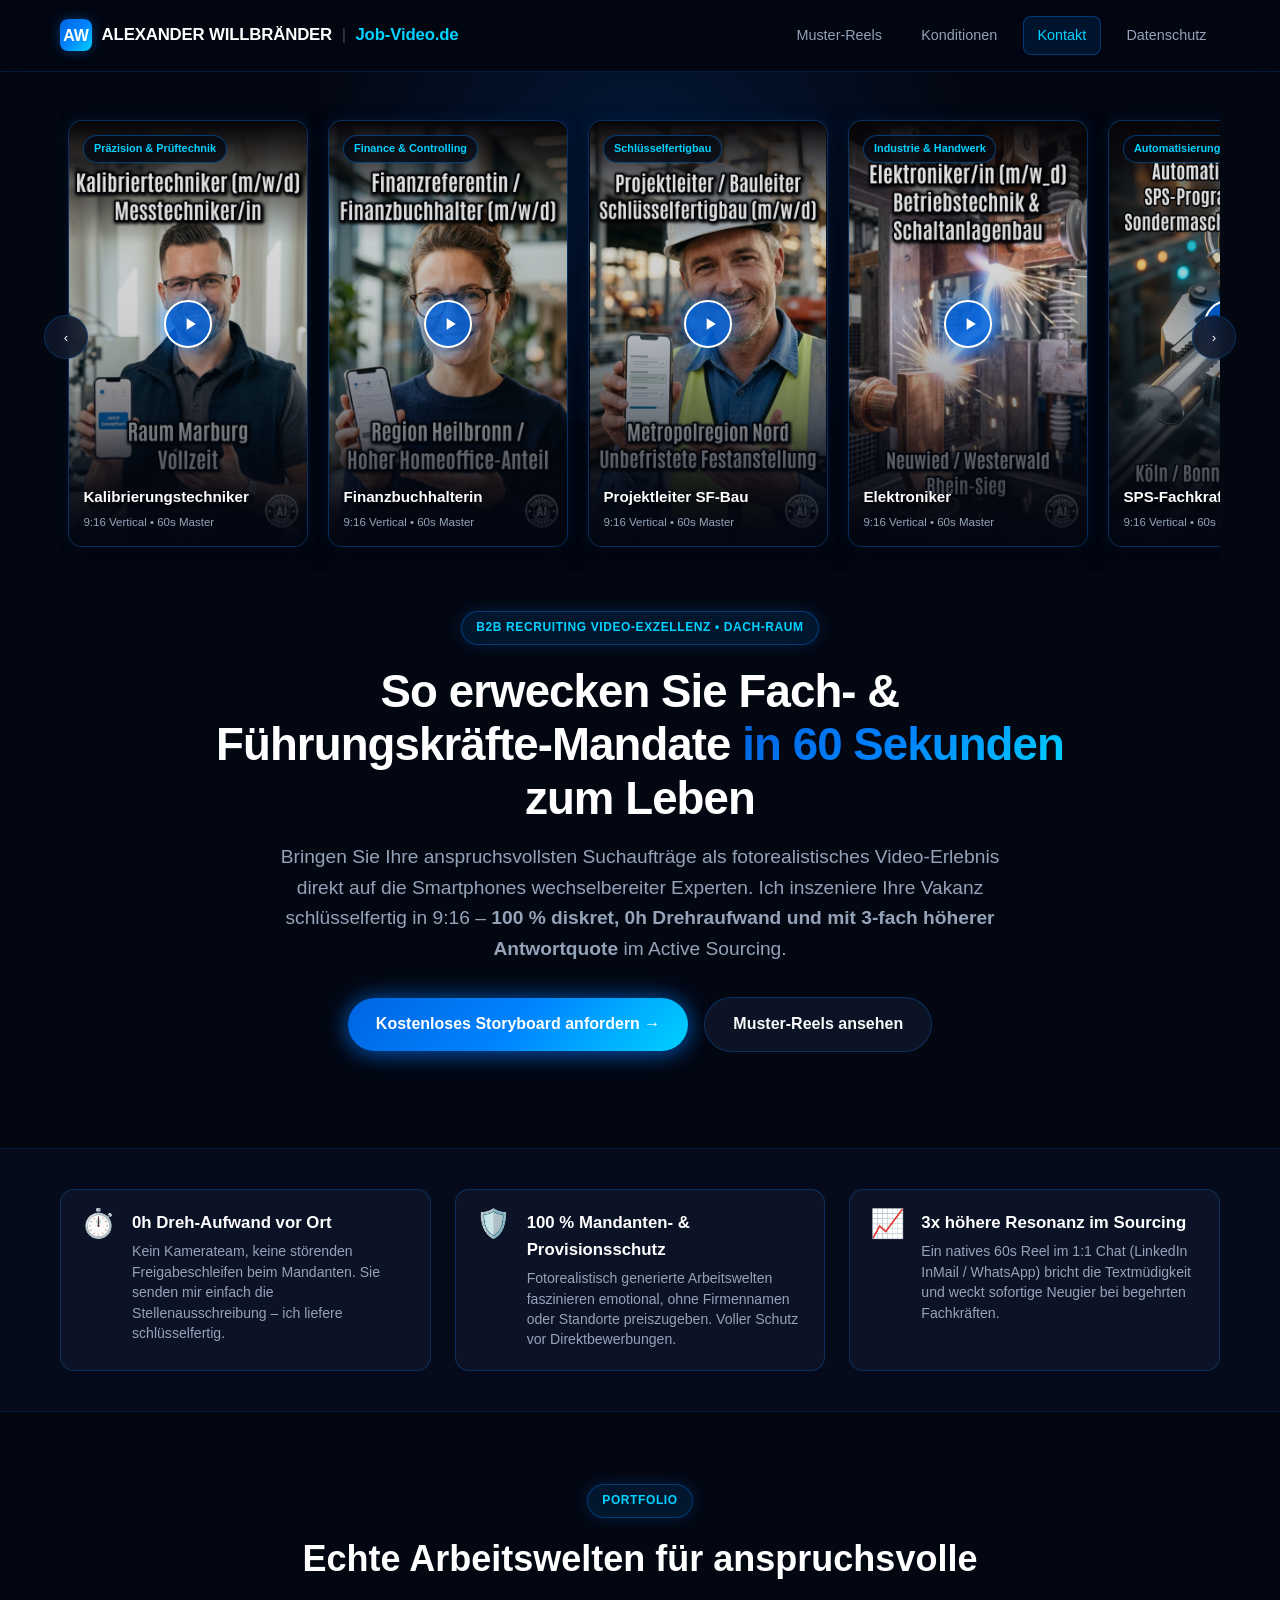
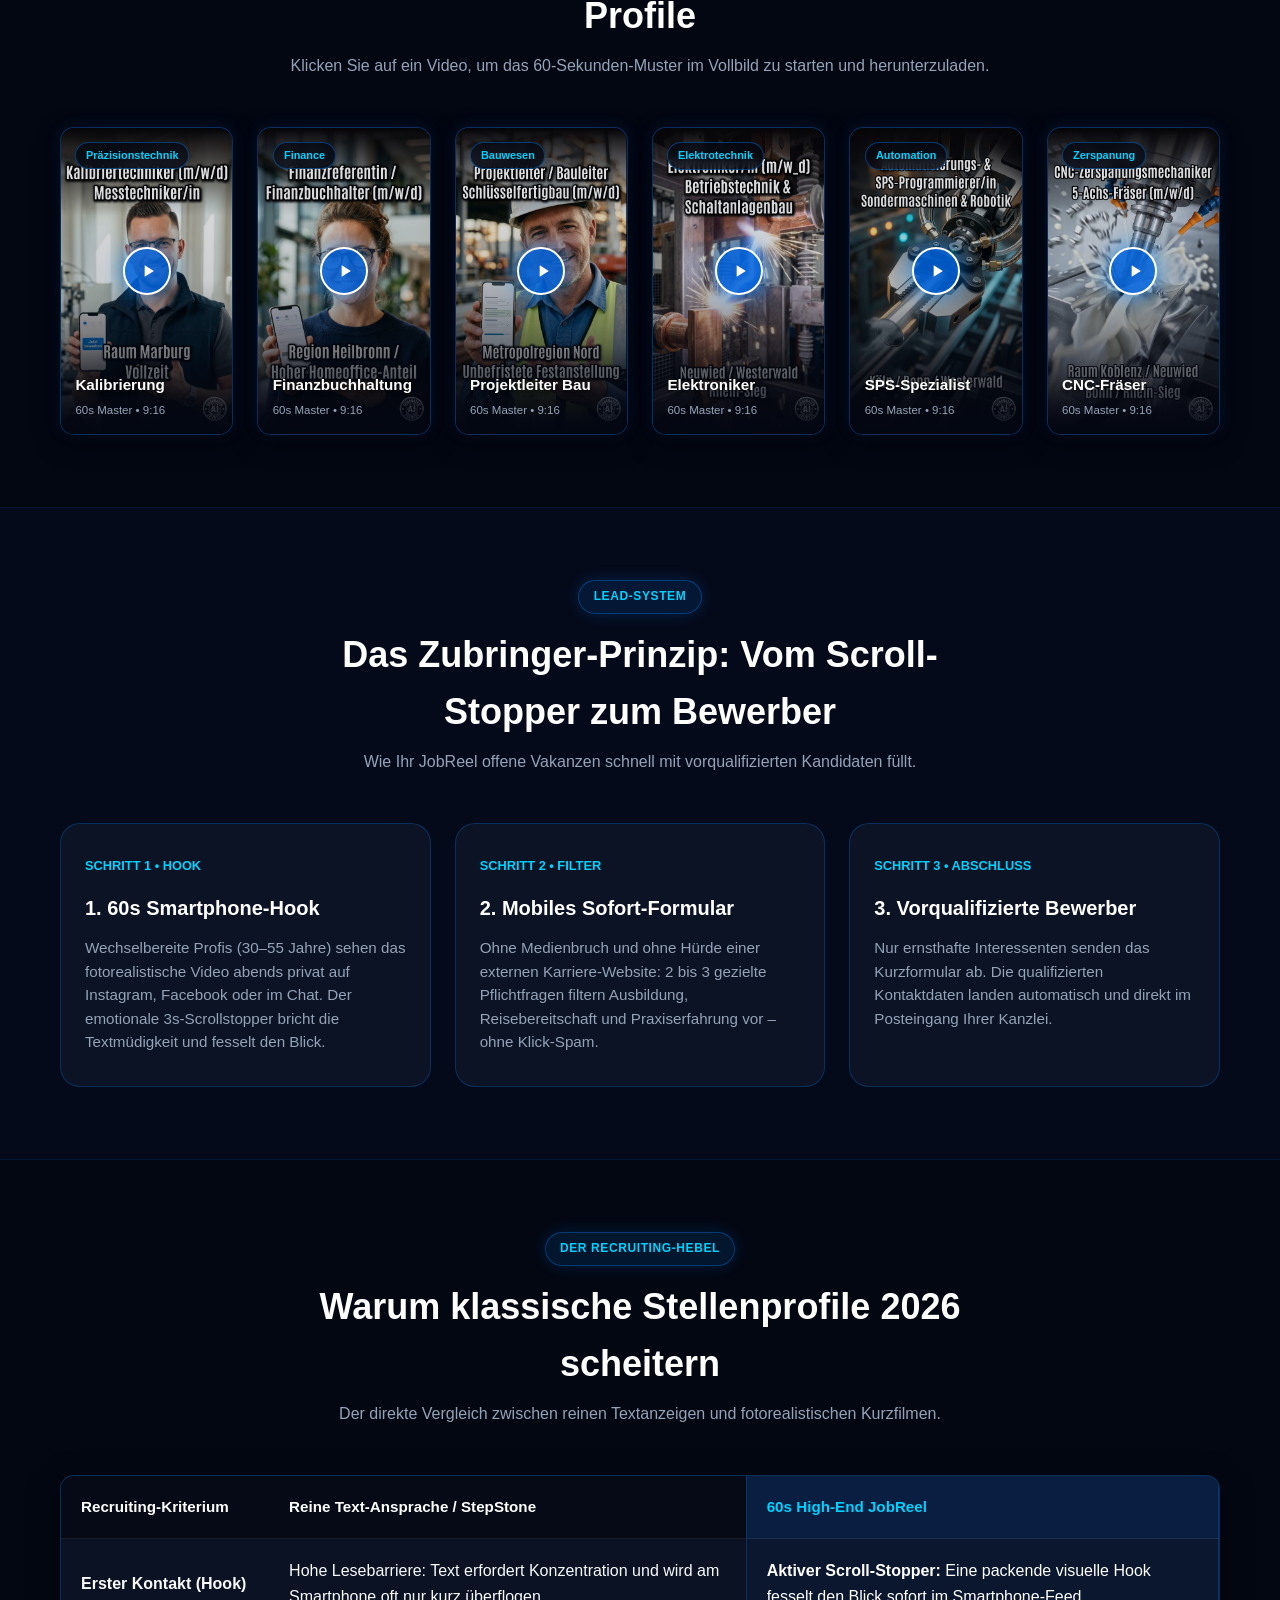
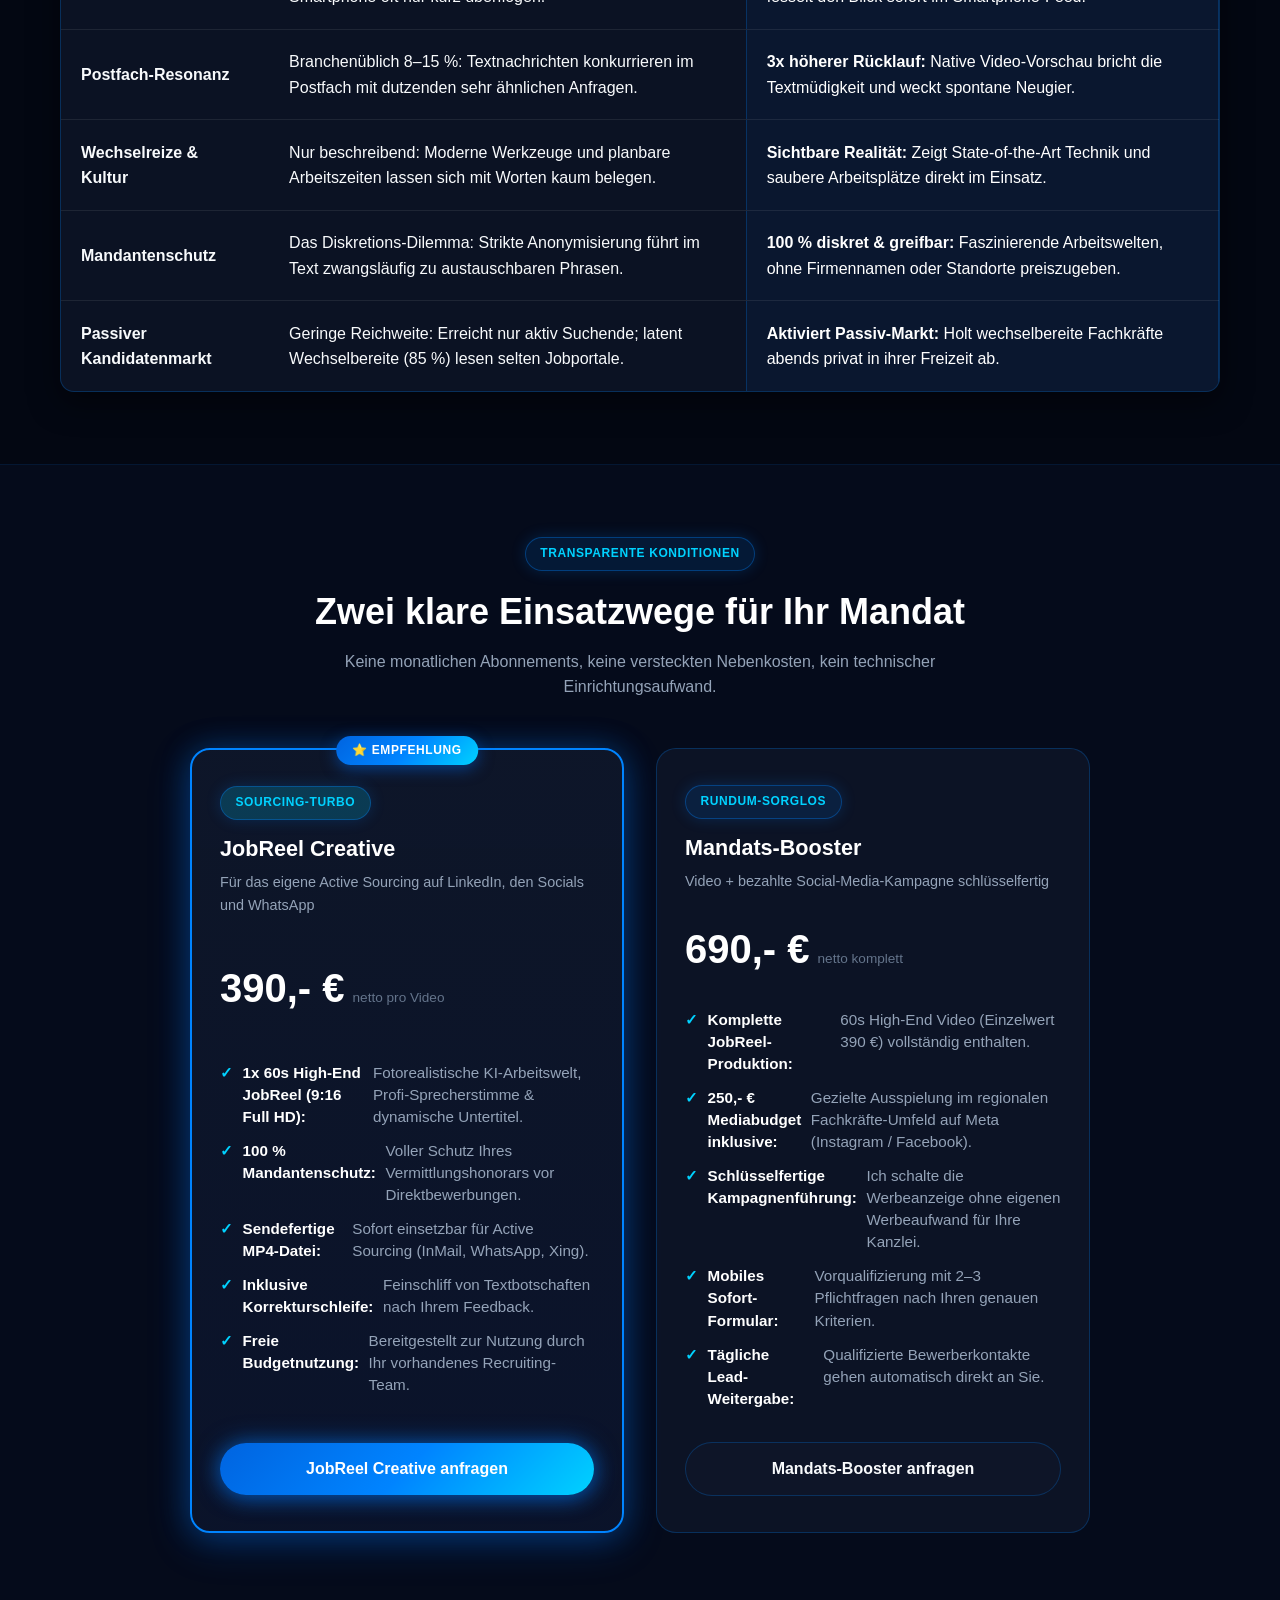
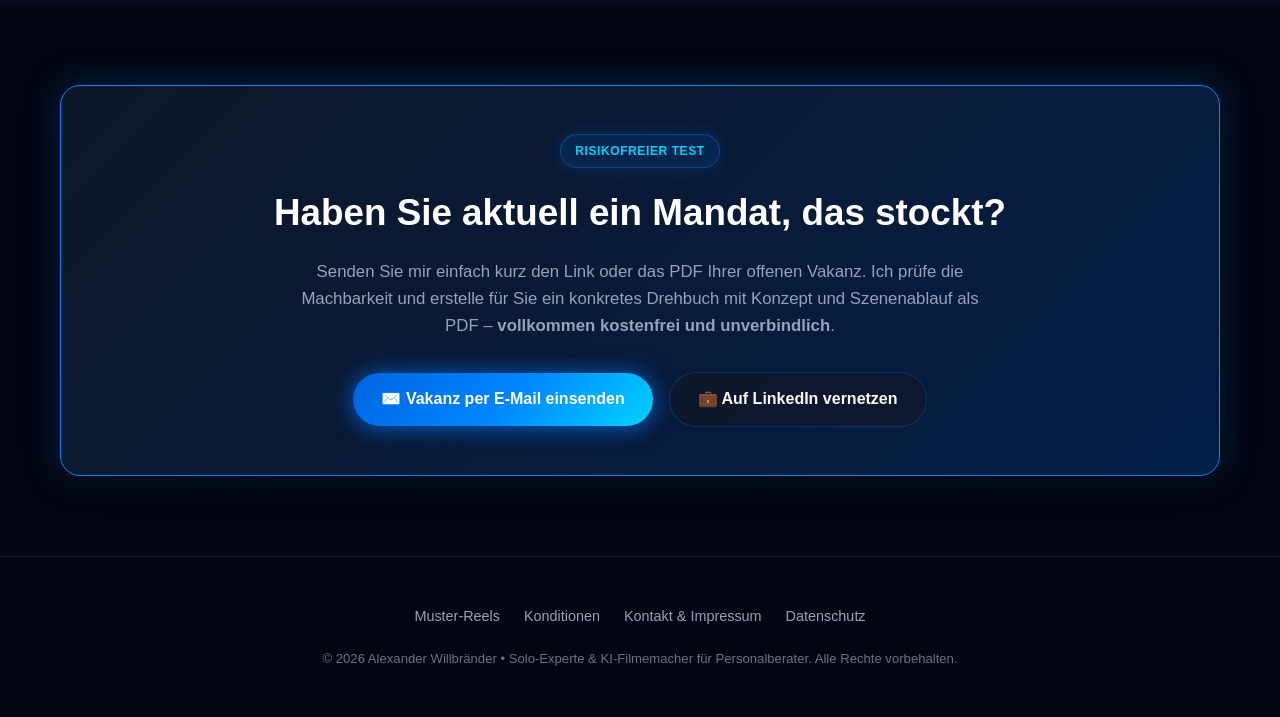
==== jobreels-1/index.html @ f63c9b43 "Initial website setup for job-video.de" ====
<!DOCTYPE html>
<html lang="de">
<head>
    <meta charset="UTF-8">
    <meta name="viewport" content="width=device-width, initial-scale=1.0">
    <title>Alexander Willbränder — Job-Video.de | Fotorealistische 60s JobReels für Personalberater</title>
    <meta name="description" content="Verwandeln Sie Fach- und Führungskräfte-Mandate in 60s High-End JobReels. 100 % Mandantenschutz, 0h Drehraufwand, 3x höhere Antwortquoten im Active Sourcing.">
    <!-- Ausgelagertes Vanilla CSS mit Cache-Busting -->
    <link rel="stylesheet" href="css/style.css?v=3">
</head>
<body>

    <!-- =======================================================================
         1. FIXIERTE KOPFZEILE (HEADER & NAVIGATION)
         Hier können Sie Logoschriftzug und Menülinks anpassen.
         ======================================================================= -->
    <header class="site-header">
        <div class="container header-container">
            <a href="index.html" class="brand-logo">
                <span class="logo-icon">AW</span>
                <span>ALEXANDER WILLBRÄNDER</span>
                <span class="brand-divider">|</span>
                <span style="color: var(--brand-cyan);">Job-Video.de</span>
            </a>
            
            <nav class="nav-links">
                <a href="#showroom" class="nav-link">Muster-Reels</a>
                <a href="#preise" class="nav-link">Konditionen</a>
                <!-- Verlinkung auf die übergeordneten Shared-Legal-Seiten im Ordner 'web' -->
                <a href="../impressum.html" class="nav-link nav-link-btn">Kontakt</a>
                <a href="../datenschutz.html" class="nav-link">Datenschutz</a>
            </nav>
        </div>
    </header>


    <!-- =======================================================================
         2. HERO SEKTION (OPTION 1: HORIZONTALER REEL-SLIDER OBEN)
         Präsentiert zuerst die 9:16 Video-Muster und darunter das Leistungsversprechen.
         ======================================================================= -->
    <section class="hero-section">
        <div class="hero-ambient-glow"></div>
        <div class="container hero-content-wrapper">
            
            <!-- HORIZONTALER 9:16 VIDEO CAROUSEL -->
            <div class="carousel-wrapper">
                <button class="carousel-nav-btn prev" id="carouselPrev" aria-label="Zurück">‹</button>
                <button class="carousel-nav-btn next" id="carouselNext" aria-label="Weiter">›</button>

                <div class="reel-carousel" id="reelCarousel">
                    
                    <!-- REEL 1: KALIBRIERUNGSTECHNIKER -->
                    <div class="reel-card js-open-reel" 
                         data-video="media/261009-04 Kalibrierungstechniker.mp4" 
                         data-title="Kalibrierungstechniker">
                        <img src="media/261009-04 Kalibrierungstechniker.jpg" alt="JobReel Kalibrierungstechniker" loading="lazy">
                        <div class="reel-card-overlay">
                            <span class="reel-badge-top">Präzision & Prüftechnik</span>
                            <div class="reel-play-btn">
                                <svg viewBox="0 0 24 24" fill="currentColor"><path d="M8 5v14l11-7z"/></svg>
                            </div>
                            <div class="reel-info-bottom">
                                <span class="reel-title">Kalibrierungstechniker</span>
                                <span class="reel-specs">9:16 Vertical • 60s Master</span>
                            </div>
                        </div>
                    </div>

                    <!-- REEL 2: FINANZBUCHHALTERIN -->
                    <div class="reel-card js-open-reel" 
                         data-video="media/261009-02 Finanzbuchhalterin.mp4" 
                         data-title="Finanzbuchhalterin">
                        <img src="media/261009-02 Finanzbuchhalterin.jpg" alt="JobReel Finanzbuchhalterin" loading="lazy">
                        <div class="reel-card-overlay">
                            <span class="reel-badge-top">Finance & Controlling</span>
                            <div class="reel-play-btn">
                                <svg viewBox="0 0 24 24" fill="currentColor"><path d="M8 5v14l11-7z"/></svg>
                            </div>
                            <div class="reel-info-bottom">
                                <span class="reel-title">Finanzbuchhalterin</span>
                                <span class="reel-specs">9:16 Vertical • 60s Master</span>
                            </div>
                        </div>
                    </div>

                    <!-- REEL 3: PROJEKTLEITER SF-BAU -->
                    <div class="reel-card js-open-reel" 
                         data-video="media/261009-01 Projektleiter SF-Bau.mp4" 
                         data-title="Projektleiter SF-Bau">
                        <img src="media/261009-01 Projektleiter SF-Bau.jpg" alt="JobReel Projektleiter SF-Bau" loading="lazy">
                        <div class="reel-card-overlay">
                            <span class="reel-badge-top">Schlüsselfertigbau</span>
                            <div class="reel-play-btn">
                                <svg viewBox="0 0 24 24" fill="currentColor"><path d="M8 5v14l11-7z"/></svg>
                            </div>
                            <div class="reel-info-bottom">
                                <span class="reel-title">Projektleiter SF-Bau</span>
                                <span class="reel-specs">9:16 Vertical • 60s Master</span>
                            </div>
                        </div>
                    </div>

                    <!-- REEL 4: ELEKTRONIKER -->
                    <div class="reel-card js-open-reel" 
                         data-video="media/260821-03 JobReel Elektroniker.mp4" 
                         data-title="Elektroniker für Betriebstechnik">
                        <img src="media/260821-03 JobReel Elektroniker.jpg" alt="JobReel Elektroniker" loading="lazy">
                        <div class="reel-card-overlay">
                            <span class="reel-badge-top">Industrie & Handwerk</span>
                            <div class="reel-play-btn">
                                <svg viewBox="0 0 24 24" fill="currentColor"><path d="M8 5v14l11-7z"/></svg>
                            </div>
                            <div class="reel-info-bottom">
                                <span class="reel-title">Elektroniker</span>
                                <span class="reel-specs">9:16 Vertical • 60s Master</span>
                            </div>
                        </div>
                    </div>

                    <!-- REEL 5: SPS-FACHKRAFT -->
                    <div class="reel-card js-open-reel" 
                         data-video="media/260821-02 JobReel SPS.mp4" 
                         data-title="SPS-Programmierer / Automation">
                        <img src="media/260821-02 JobReel SPS.jpg" alt="JobReel SPS" loading="lazy">
                        <div class="reel-card-overlay">
                            <span class="reel-badge-top">Automatisierungstechnik</span>
                            <div class="reel-play-btn">
                                <svg viewBox="0 0 24 24" fill="currentColor"><path d="M8 5v14l11-7z"/></svg>
                            </div>
                            <div class="reel-info-bottom">
                                <span class="reel-title">SPS-Fachkraft</span>
                                <span class="reel-specs">9:16 Vertical • 60s Master</span>
                            </div>
                        </div>
                    </div>

                    <!-- REEL 6: CNC-FRÄSER -->
                    <div class="reel-card js-open-reel" 
                         data-video="media/260821-01 JobReel CNC-Fräser.mp4" 
                         data-title="CNC-Fräser / 5-Achs Zerspanung">
                        <img src="media/260821-01 JobReel CNC-Fräser.jpg" alt="JobReel CNC-Fräser" loading="lazy">
                        <div class="reel-card-overlay">
                            <span class="reel-badge-top">Zerspanungstechnik</span>
                            <div class="reel-play-btn">
                                <svg viewBox="0 0 24 24" fill="currentColor"><path d="M8 5v14l11-7z"/></svg>
                            </div>
                            <div class="reel-info-bottom">
                                <span class="reel-title">CNC-Fräser</span>
                                <span class="reel-specs">9:16 Vertical • 60s Master</span>
                            </div>
                        </div>
                    </div>

                </div>
            </div>

            <!-- HERO TEXT & CALL TO ACTION -->
            <div class="hero-text-block">
                <div class="badge">B2B RECRUITING VIDEO-EXZELLENZ • DACH-RAUM</div>
                <h1 class="hero-headline">
                    So erwecken Sie Fach- & Führungskräfte-Mandate <span class="text-gradient">in 60 Sekunden</span> zum Leben
                </h1>
                <p class="hero-subline">
                    Bringen Sie Ihre anspruchsvollsten Suchaufträge als fotorealistisches Video-Erlebnis direkt auf die Smartphones wechselbereiter Experten. Ich inszeniere Ihre Vakanz schlüsselfertig in 9:16 – <strong>100 % diskret, 0h Drehraufwand und mit 3-fach höherer Antwortquote</strong> im Active Sourcing.
                </p>
                
                <div class="hero-cta-group">
                    <a href="#anfrage" class="btn btn-primary">
                        Kostenloses Storyboard anfordern →
                    </a>
                    <a href="#showroom" class="btn btn-secondary">
                        Muster-Reels ansehen
                    </a>
                </div>
            </div>

        </div>
    </section>


    <!-- =======================================================================
         3. TRUST- & HEBEL-LEISTE (DIE 3 K.O.-ARGUMENTE AUS DEM FLYER)
         ======================================================================= -->
    <section class="trust-bar">
        <div class="container">
            <div class="trust-grid">
                
                <div class="trust-item">
                    <span class="trust-icon">⏱️</span>
                    <div class="trust-text">
                        <h3>0h Dreh-Aufwand vor Ort</h3>
                        <p>Kein Kamerateam, keine störenden Freigabeschleifen beim Mandanten. Sie senden mir einfach die Stellenausschreibung – ich liefere schlüsselfertig.</p>
                    </div>
                </div>

                <div class="trust-item">
                    <span class="trust-icon">🛡️</span>
                    <div class="trust-text">
                        <h3>100 % Mandanten- & Provisionsschutz</h3>
                        <p>Fotorealistisch generierte Arbeitswelten faszinieren emotional, ohne Firmennamen oder Standorte preiszugeben. Voller Schutz vor Direktbewerbungen.</p>
                    </div>
                </div>

                <div class="trust-item">
                    <span class="trust-icon">📈</span>
                    <div class="trust-text">
                        <h3>3x höhere Resonanz im Sourcing</h3>
                        <p>Ein natives 60s Reel im 1:1 Chat (LinkedIn InMail / WhatsApp) bricht die Textmüdigkeit und weckt sofortige Neugier bei begehrten Fachkräften.</p>
                    </div>
                </div>

            </div>
        </div>
    </section>


    <!-- =======================================================================
         4. DER MUSTER-SHOWROOM (ALLE 6 REELS IM ÜBERBLICK)
         ======================================================================= -->
    <section class="showroom-section" id="showroom">
        <div class="container">
            <div class="section-header">
                <div class="badge">Portfolio</div>
                <h2 class="section-title">Echte Arbeitswelten für anspruchsvolle Profile</h2>
                <p class="section-desc">Klicken Sie auf ein Video, um das 60-Sekunden-Muster im Vollbild zu starten und herunterzuladen.</p>
            </div>

            <div class="showroom-grid">
                
                <!-- 1. Kalibrierungstechniker -->
                <div class="reel-card js-open-reel" data-video="media/261009-04 Kalibrierungstechniker.mp4" data-title="Kalibrierungstechniker">
                    <img src="media/261009-04 Kalibrierungstechniker.jpg" alt="Kalibrierungstechniker" loading="lazy">
                    <div class="reel-card-overlay">
                        <span class="reel-badge-top">Präzisionstechnik</span>
                        <div class="reel-play-btn"><svg viewBox="0 0 24 24" fill="currentColor"><path d="M8 5v14l11-7z"/></svg></div>
                        <div class="reel-info-bottom">
                            <span class="reel-title">Kalibrierung</span>
                            <span class="reel-specs">60s Master • 9:16</span>
                        </div>
                    </div>
                </div>

                <!-- 2. Finanzbuchhalterin -->
                <div class="reel-card js-open-reel" data-video="media/261009-02 Finanzbuchhalterin.mp4" data-title="Finanzbuchhalterin">
                    <img src="media/261009-02 Finanzbuchhalterin.jpg" alt="Finanzbuchhalterin" loading="lazy">
                    <div class="reel-card-overlay">
                        <span class="reel-badge-top">Finance</span>
                        <div class="reel-play-btn"><svg viewBox="0 0 24 24" fill="currentColor"><path d="M8 5v14l11-7z"/></svg></div>
                        <div class="reel-info-bottom">
                            <span class="reel-title">Finanzbuchhaltung</span>
                            <span class="reel-specs">60s Master • 9:16</span>
                        </div>
                    </div>
                </div>

                <!-- 3. Projektleiter SF-Bau -->
                <div class="reel-card js-open-reel" data-video="media/261009-01 Projektleiter SF-Bau.mp4" data-title="Projektleiter SF-Bau">
                    <img src="media/261009-01 Projektleiter SF-Bau.jpg" alt="Projektleiter SF-Bau" loading="lazy">
                    <div class="reel-card-overlay">
                        <span class="reel-badge-top">Bauwesen</span>
                        <div class="reel-play-btn"><svg viewBox="0 0 24 24" fill="currentColor"><path d="M8 5v14l11-7z"/></svg></div>
                        <div class="reel-info-bottom">
                            <span class="reel-title">Projektleiter Bau</span>
                            <span class="reel-specs">60s Master • 9:16</span>
                        </div>
                    </div>
                </div>

                <!-- 4. Elektroniker -->
                <div class="reel-card js-open-reel" data-video="media/260821-03 JobReel Elektroniker.mp4" data-title="Elektroniker für Betriebstechnik">
                    <img src="media/260821-03 JobReel Elektroniker.jpg" alt="Elektroniker" loading="lazy">
                    <div class="reel-card-overlay">
                        <span class="reel-badge-top">Elektrotechnik</span>
                        <div class="reel-play-btn"><svg viewBox="0 0 24 24" fill="currentColor"><path d="M8 5v14l11-7z"/></svg></div>
                        <div class="reel-info-bottom">
                            <span class="reel-title">Elektroniker</span>
                            <span class="reel-specs">60s Master • 9:16</span>
                        </div>
                    </div>
                </div>

                <!-- 5. SPS-Fachkraft -->
                <div class="reel-card js-open-reel" data-video="media/260821-02 JobReel SPS.mp4" data-title="SPS-Fachkraft">
                    <img src="media/260821-02 JobReel SPS.jpg" alt="SPS-Fachkraft" loading="lazy">
                    <div class="reel-card-overlay">
                        <span class="reel-badge-top">Automation</span>
                        <div class="reel-play-btn"><svg viewBox="0 0 24 24" fill="currentColor"><path d="M8 5v14l11-7z"/></svg></div>
                        <div class="reel-info-bottom">
                            <span class="reel-title">SPS-Spezialist</span>
                            <span class="reel-specs">60s Master • 9:16</span>
                        </div>
                    </div>
                </div>

                <!-- 6. CNC-Fräser -->
                <div class="reel-card js-open-reel" data-video="media/260821-01 JobReel CNC-Fräser.mp4" data-title="CNC-Fräser">
                    <img src="media/260821-01 JobReel CNC-Fräser.jpg" alt="CNC-Fräser" loading="lazy">
                    <div class="reel-card-overlay">
                        <span class="reel-badge-top">Zerspanung</span>
                        <div class="reel-play-btn"><svg viewBox="0 0 24 24" fill="currentColor"><path d="M8 5v14l11-7z"/></svg></div>
                        <div class="reel-info-bottom">
                            <span class="reel-title">CNC-Fräser</span>
                            <span class="reel-specs">60s Master • 9:16</span>
                        </div>
                    </div>
                </div>

            </div>
        </div>
    </section>


    <!-- =======================================================================
         5. DAS ZUBRINGER-PRINZIP (WIE DAS JOBREEL BEWERBER GENERIERT)
         ======================================================================= -->
    <section class="funnel-section">
        <div class="container">
            <div class="section-header">
                <div class="badge">Lead-System</div>
                <h2 class="section-title">Das Zubringer-Prinzip: Vom Scroll-Stopper zum Bewerber</h2>
                <p class="section-desc">Wie Ihr JobReel offene Vakanzen schnell mit vorqualifizierten Kandidaten füllt.</p>
            </div>

            <div class="funnel-grid">
                
                <div class="funnel-card">
                    <span class="funnel-step-badge">Schritt 1 • Hook</span>
                    <h3>1. 60s Smartphone-Hook</h3>
                    <p>Wechselbereite Profis (30–55 Jahre) sehen das fotorealistische Video abends privat auf Instagram, Facebook oder im Chat. Der emotionale 3s-Scrollstopper bricht die Textmüdigkeit und fesselt den Blick.</p>
                </div>

                <div class="funnel-card">
                    <span class="funnel-step-badge">Schritt 2 • Filter</span>
                    <h3>2. Mobiles Sofort-Formular</h3>
                    <p>Ohne Medienbruch und ohne Hürde einer externen Karriere-Website: 2 bis 3 gezielte Pflichtfragen filtern Ausbildung, Reisebereitschaft und Praxiserfahrung vor – ohne Klick-Spam.</p>
                </div>

                <div class="funnel-card">
                    <span class="funnel-step-badge">Schritt 3 • Abschluss</span>
                    <h3>3. Vorqualifizierte Bewerber</h3>
                    <p>Nur ernsthafte Interessenten senden das Kurzformular ab. Die qualifizierten Kontaktdaten landen automatisch und direkt im Posteingang Ihrer Kanzlei.</p>
                </div>

            </div>
        </div>
    </section>


    <!-- =======================================================================
         6. VERGLEICHSTABELLE: TEXT-ANSPRACHE VS. 60S HIGH-END JOBREEL
         ======================================================================= -->
    <section class="comparison-section">
        <div class="container">
            <div class="section-header">
                <div class="badge">Der Recruiting-Hebel</div>
                <h2 class="section-title">Warum klassische Stellenprofile 2026 scheitern</h2>
                <p class="section-desc">Der direkte Vergleich zwischen reinen Textanzeigen und fotorealistischen Kurzfilmen.</p>
            </div>

            <div class="table-wrapper">
                <table class="comparison-table">
                    <thead>
                        <tr>
                            <th>Recruiting-Kriterium</th>
                            <th>Reine Text-Ansprache / StepStone</th>
                            <th class="col-reel">60s High-End JobReel</th>
                        </tr>
                    </thead>
                    <tbody>
                        <tr>
                            <td><strong>Erster Kontakt (Hook)</strong></td>
                            <td>Hohe Lesebarriere: Text erfordert Konzentration und wird am Smartphone oft nur kurz überflogen.</td>
                            <td class="col-reel"><strong>Aktiver Scroll-Stopper:</strong> Eine packende visuelle Hook fesselt den Blick sofort im Smartphone-Feed.</td>
                        </tr>
                        <tr>
                            <td><strong>Postfach-Resonanz</strong></td>
                            <td>Branchenüblich 8–15 %: Textnachrichten konkurrieren im Postfach mit dutzenden sehr ähnlichen Anfragen.</td>
                            <td class="col-reel"><strong>3x höherer Rücklauf:</strong> Native Video-Vorschau bricht die Textmüdigkeit und weckt spontane Neugier.</td>
                        </tr>
                        <tr>
                            <td><strong>Wechselreize & Kultur</strong></td>
                            <td>Nur beschreibend: Moderne Werkzeuge und planbare Arbeitszeiten lassen sich mit Worten kaum belegen.</td>
                            <td class="col-reel"><strong>Sichtbare Realität:</strong> Zeigt State-of-the-Art Technik und saubere Arbeitsplätze direkt im Einsatz.</td>
                        </tr>
                        <tr>
                            <td><strong>Mandantenschutz</strong></td>
                            <td>Das Diskretions-Dilemma: Strikte Anonymisierung führt im Text zwangsläufig zu austauschbaren Phrasen.</td>
                            <td class="col-reel"><strong>100 % diskret & greifbar:</strong> Faszinierende Arbeitswelten, ohne Firmennamen oder Standorte preiszugeben.</td>
                        </tr>
                        <tr>
                            <td><strong>Passiver Kandidatenmarkt</strong></td>
                            <td>Geringe Reichweite: Erreicht nur aktiv Suchende; latent Wechselbereite (85 %) lesen selten Jobportale.</td>
                            <td class="col-reel"><strong>Aktiviert Passiv-Markt:</strong> Holt wechselbereite Fachkräfte abends privat in ihrer Freizeit ab.</td>
                        </tr>
                    </tbody>
                </table>
            </div>
        </div>
    </section>


    <!-- =======================================================================
         7. TRANSPARENTE KONDITIONEN & PREISE (FESTPREISE OHNE ABO)
         ======================================================================= -->
    <section class="pricing-section" id="preise">
        <div class="container">
            <div class="section-header">
                <div class="badge">Transparente Konditionen</div>
                <h2 class="section-title">Zwei klare Einsatzwege für Ihr Mandat</h2>
                <p class="section-desc">Keine monatlichen Abonnements, keine versteckten Nebenkosten, kein technischer Einrichtungsaufwand.</p>
            </div>

            <div class="pricing-grid">
                
                <!-- MODELL 1: JOBREEL CREATIVE (FEATURED / EMPFEHLUNG) -->
                <div class="pricing-card featured">
                    <span class="pricing-tag">⭐ Empfehlung</span>

                    <div class="pricing-header">
                        <span class="badge" style="margin-bottom: 0.75rem; background: rgba(0, 210, 255, 0.2);">Sourcing-Turbo</span>
                        <h3>JobReel Creative</h3>
                        <p class="pricing-sub">Für das eigene Active Sourcing auf LinkedIn, den Socials und WhatsApp</p>
                    </div>

                    <div class="price-box">
                        <span class="price-amount">390,- €</span>
                        <span class="price-netto">netto pro Video</span>
                    </div>

                    <ul class="pricing-features">
                        <li><span class="check-icon">✓</span> <strong>1x 60s High-End JobReel (9:16 Full HD):</strong> Fotorealistische KI-Arbeitswelt, Profi-Sprecherstimme & dynamische Untertitel.</li>
                        <li><span class="check-icon">✓</span> <strong>100 % Mandantenschutz:</strong> Voller Schutz Ihres Vermittlungshonorars vor Direktbewerbungen.</li>
                        <li><span class="check-icon">✓</span> <strong>Sendefertige MP4-Datei:</strong> Sofort einsetzbar für Active Sourcing (InMail, WhatsApp, Xing).</li>
                        <li><span class="check-icon">✓</span> <strong>Inklusive Korrekturschleife:</strong> Feinschliff von Textbotschaften nach Ihrem Feedback.</li>
                        <li><span class="check-icon">✓</span> <strong>Freie Budgetnutzung:</strong> Bereitgestellt zur Nutzung durch Ihr vorhandenes Recruiting-Team.</li>
                    </ul>

                    <a href="#anfrage" class="btn btn-primary">JobReel Creative anfragen</a>
                </div>

                <!-- MODELL 2: MANDATS-BOOSTER -->
                <div class="pricing-card">
                    <div class="pricing-header">
                        <span class="badge" style="margin-bottom: 0.75rem;">Rundum-Sorglos</span>
                        <h3>Mandats-Booster</h3>
                        <p class="pricing-sub">Video + bezahlte Social-Media-Kampagne schlüsselfertig</p>
                    </div>

                    <div class="price-box">
                        <span class="price-amount">690,- €</span>
                        <span class="price-netto">netto komplett</span>
                    </div>

                    <ul class="pricing-features">
                        <li><span class="check-icon">✓</span> <strong>Komplette JobReel-Produktion:</strong> 60s High-End Video (Einzelwert 390 €) vollständig enthalten.</li>
                        <li><span class="check-icon">✓</span> <strong>250,- € Mediabudget inklusive:</strong> Gezielte Ausspielung im regionalen Fachkräfte-Umfeld auf Meta (Instagram / Facebook).</li>
                        <li><span class="check-icon">✓</span> <strong>Schlüsselfertige Kampagnenführung:</strong> Ich schalte die Werbeanzeige ohne eigenen Werbeaufwand für Ihre Kanzlei.</li>
                        <li><span class="check-icon">✓</span> <strong>Mobiles Sofort-Formular:</strong> Vorqualifizierung mit 2–3 Pflichtfragen nach Ihren genauen Kriterien.</li>
                        <li><span class="check-icon">✓</span> <strong>Tägliche Lead-Weitergabe:</strong> Qualifizierte Bewerberkontakte gehen automatisch direkt an Sie.</li>
                    </ul>

                    <a href="#anfrage" class="btn btn-secondary">Mandats-Booster anfragen</a>
                </div>

            </div>
        </div>
    </section>


    <!-- =======================================================================
         8. ABSCHLUSS-CALL-TO-ACTION (NO-BRAINER STORYBOARD ANGEBOT)
         ======================================================================= -->
    <section class="cta-box-section" id="anfrage">
        <div class="container">
            <div class="cta-box">
                <div class="badge" style="margin-bottom: 1rem;">Risikofreier Test</div>
                <h2>Haben Sie aktuell ein Mandat, das stockt?</h2>
                <p>
                    Senden Sie mir einfach kurz den Link oder das PDF Ihrer offenen Vakanz. Ich prüfe die Machbarkeit und erstelle für Sie ein konkretes Drehbuch mit Konzept und Szenenablauf als PDF – <strong>vollkommen kostenfrei und unverbindlich</strong>.
                </p>

                <div class="hero-cta-group" style="margin-bottom: 0;">
                    <a href="mailto:a.willbraender@gmx.net?subject=Unverbindliche%20JobReel%20Storyboard-Anfrage" class="btn btn-primary">
                        ✉️ Vakanz per E-Mail einsenden
                    </a>
                    <a href="https://www.linkedin.com/in/alexander-willbraender" target="_blank" rel="noopener" class="btn btn-secondary">
                        💼 Auf LinkedIn vernetzen
                    </a>
                </div>
            </div>
        </div>
    </section>


    <!-- =======================================================================
         9. FUSSZEILE (FOOTER)
         ======================================================================= -->
    <footer class="site-footer">
        <div class="container">
            <nav class="footer-nav">
                <a href="#showroom">Muster-Reels</a>
                <a href="#preise">Konditionen</a>
                <a href="../impressum.html">Kontakt & Impressum</a>
                <a href="../datenschutz.html">Datenschutz</a>
            </nav>
            <p class="footer-copy">
                &copy; 2026 Alexander Willbränder • Solo-Experte & KI-Filmemacher für Personalberater. Alle Rechte vorbehalten.
            </p>
        </div>
    </footer>


    <!-- =======================================================================
         10. FULLSCREEN 9:16 VIDEO MODAL MIT FACEBOOK-DOWNLOAD & IN-MODAL SLIDER
         Wird per Vanilla JS geöffnet, wenn der Nutzer auf eine Karte klickt.
         Unterstützt Vor/Zurück (Endlos-Schleife), Pfeiltasten und Touch-Swipe.
         ======================================================================= -->
    <div class="video-modal-backdrop" id="videoModal" role="dialog" aria-modal="true" aria-hidden="true">
        <div class="video-modal-container">
            
            <!-- Modal Header mit Titel, Zähler (z. B. 1 / 6) & Facebook-Style Download Button -->
            <div class="modal-header-bar">
                <div class="modal-video-meta">
                    <div class="modal-title-row">
                        <span class="modal-title" id="modalTitle">JobReel</span>
                        <span class="modal-counter" id="modalCounter">1 / 6</span>
                    </div>
                    <span class="modal-specs">9:16 Vertical • 60s Full HD</span>
                </div>
                
                <div class="modal-actions">
                    <!-- Facebook / Social Media Style Download-Button -->
                    <a href="#" class="btn-download" id="modalDownloadBtn" download title="Video herunterladen">
                        <svg width="18" height="18" viewBox="0 0 24 24" fill="none" stroke="currentColor" stroke-width="2.2" stroke-linecap="round" stroke-linejoin="round">
                            <path d="M21 15v4a2 2 0 0 1-2 2H5a2 2 0 0 1-2-2v-4"></path>
                            <polyline points="7 10 12 15 17 10"></polyline>
                            <line x1="12" y1="15" x2="12" y2="3"></line>
                        </svg>
                        <span>Herunterladen</span>
                    </a>
                    
                    <!-- Schließen Button -->
                    <button class="btn-modal-close" id="modalCloseBtn" aria-label="Schließen">✕</button>
                </div>
            </div>

            <!-- Player Zeile mit Insta-Style Navigations-Buttons links & rechts neben dem Video -->
            <div class="modal-player-row">
                <!-- Vorheriges Video Button (Links) -->
                <button class="modal-side-btn prev" id="modalNavPrev" aria-label="Vorheriges Video">
                    <svg width="24" height="24" viewBox="0 0 24 24" fill="none" stroke="currentColor" stroke-width="2.5" stroke-linecap="round" stroke-linejoin="round">
                        <polyline points="15 18 9 12 15 6"></polyline>
                    </svg>
                </button>

                <!-- Video Player Box (Strikt 9:16 Format) -->
                <div class="modal-video-wrapper">
                    <video id="modalVideo" controls playsinline preload="metadata">
                        Ihr Browser unterstützt leider kein HTML5 Video.
                    </video>
                </div>

                <!-- Nächstes Video Button (Rechts) -->
                <button class="modal-side-btn next" id="modalNavNext" aria-label="Nächstes Video">
                    <svg width="24" height="24" viewBox="0 0 24 24" fill="none" stroke="currentColor" stroke-width="2.5" stroke-linecap="round" stroke-linejoin="round">
                        <polyline points="9 18 15 12 9 6"></polyline>
                    </svg>
                </button>
            </div>

        </div>
    </div>

    <!-- Ausgelagertes Vanilla JavaScript -->
    <script src="js/app.js"></script>
</body>
</html>
---- jobreels-1/css/style.css ----
/* ==========================================================================
   JOB-VIDEO.DE — Style System
   Theme: Meta Electric Blue • Vanilla CSS3
   Architecture: Mobile-First, Zero-Dependency, Pure Native Web
   Aspect Ratio: Strictly 9:16 Vertical Video Engine
   ========================================================================== */

/* --------------------------------------------------------------------------
   1. Design Tokens & CSS Variables
   -------------------------------------------------------------------------- */
:root {
    /* Color Palette (Meta Electric Blue & Deep Midnight) */
    --bg-dark: #030712;
    --bg-card: rgba(15, 23, 42, 0.75);
    --bg-card-hover: rgba(17, 30, 56, 0.95);
    --bg-card-border: rgba(0, 132, 255, 0.25);
    --bg-card-glow: rgba(0, 132, 255, 0.45);
    
    --brand-blue: #0064E0;
    --brand-electric: #0084FF;
    --brand-cyan: #00D2FF;
    --brand-gradient: linear-gradient(135deg, #0064E0 0%, #0084FF 50%, #00D2FF 100%);
    --brand-glow: 0 0 25px rgba(0, 132, 255, 0.5);

    --text-primary: #F8FAFC;
    --text-secondary: #94A3B8;
    --text-muted: #64748B;
    --text-accent: #38BDF8;

    /* Spacing & Layout */
    --container-max: 1200px;
    --header-height: 72px;
    --radius-sm: 8px;
    --radius-md: 14px;
    --radius-lg: 20px;
    --radius-pill: 9999px;

    /* Typography */
    --font-sans: -apple-system, BlinkMacSystemFont, "Segoe UI", Roboto, Helvetica, Arial, sans-serif;
    --transition-fast: 0.2s cubic-bezier(0.16, 1, 0.3, 1);
    --transition-smooth: 0.35s cubic-bezier(0.16, 1, 0.3, 1);
}

/* --------------------------------------------------------------------------
   2. Base & Reset
   -------------------------------------------------------------------------- */
*, *::before, *::after {
    box-sizing: border-box;
    margin: 0;
    padding: 0;
}

html {
    scroll-behavior: smooth;
    font-size: 16px;
    background-color: var(--bg-dark);
}

body {
    background-color: var(--bg-dark);
    color: var(--text-primary);
    font-family: var(--font-sans);
    line-height: 1.6;
    overflow-x: hidden;
    -webkit-font-smoothing: antialiased;
}

img, video {
    display: block;
    max-width: 100%;
}

a {
    color: inherit;
    text-decoration: none;
}

/* --------------------------------------------------------------------------
   3. Utilities & Container
   -------------------------------------------------------------------------- */
.container {
    width: 100%;
    max-width: var(--container-max);
    margin: 0 auto;
    padding: 0 1.25rem;
}

.text-center { text-align: center; }
.text-gradient {
    background: var(--brand-gradient);
    -webkit-background-clip: text;
    -webkit-text-fill-color: transparent;
}

.badge {
    display: inline-flex;
    align-items: center;
    gap: 0.5rem;
    padding: 0.4rem 0.9rem;
    border-radius: var(--radius-pill);
    font-size: 0.75rem;
    font-weight: 700;
    letter-spacing: 0.05em;
    text-transform: uppercase;
    background: rgba(0, 132, 255, 0.12);
    border: 1px solid rgba(0, 132, 255, 0.35);
    color: var(--brand-cyan);
    box-shadow: 0 0 15px rgba(0, 132, 255, 0.2);
}

/* --------------------------------------------------------------------------
   4. Buttons
   -------------------------------------------------------------------------- */
.btn {
    display: inline-flex;
    align-items: center;
    justify-content: center;
    gap: 0.6rem;
    padding: 0.85rem 1.75rem;
    border-radius: var(--radius-pill);
    font-weight: 600;
    font-size: 1rem;
    cursor: pointer;
    transition: all var(--transition-fast);
    border: none;
    text-decoration: none;
}

.btn-primary {
    background: var(--brand-gradient);
    color: #ffffff;
    box-shadow: 0 4px 20px rgba(0, 100, 224, 0.4), var(--brand-glow);
}

.btn-primary:hover {
    transform: translateY(-2px);
    box-shadow: 0 8px 30px rgba(0, 132, 255, 0.6), 0 0 35px rgba(0, 210, 255, 0.5);
}

.btn-secondary {
    background: rgba(15, 23, 42, 0.8);
    color: var(--text-primary);
    border: 1px solid var(--bg-card-border);
}

.btn-secondary:hover {
    background: rgba(30, 41, 59, 0.9);
    border-color: var(--brand-electric);
    transform: translateY(-2px);
}

.btn-sm {
    padding: 0.5rem 1rem;
    font-size: 0.875rem;
}

/* --------------------------------------------------------------------------
   5. Sticky Navigation Header
   -------------------------------------------------------------------------- */
.site-header {
    position: sticky;
    top: 0;
    left: 0;
    right: 0;
    height: var(--header-height);
    background: rgba(3, 7, 18, 0.85);
    backdrop-filter: blur(16px);
    -webkit-backdrop-filter: blur(16px);
    border-bottom: 1px solid rgba(0, 132, 255, 0.15);
    z-index: 100;
    display: flex;
    align-items: center;
}

.header-container {
    display: flex;
    align-items: center;
    justify-content: space-between;
    width: 100%;
}

.brand-logo {
    display: flex;
    align-items: center;
    gap: 0.6rem;
    font-weight: 700;
    font-size: 1.05rem;
    color: #ffffff;
    letter-spacing: -0.01em;
}

.brand-logo .logo-icon {
    width: 32px;
    height: 32px;
    border-radius: 8px;
    background: var(--brand-gradient);
    display: flex;
    align-items: center;
    justify-content: center;
    color: white;
    font-weight: 900;
    font-size: 1rem;
    box-shadow: 0 0 12px rgba(0, 132, 255, 0.4);
}

.brand-logo .brand-divider {
    color: rgba(255, 255, 255, 0.25);
    font-weight: 300;
}

.nav-links {
    display: flex;
    align-items: center;
    gap: 0.75rem;
}

.nav-link {
    color: var(--text-secondary);
    font-size: 0.9rem;
    font-weight: 500;
    padding: 0.45rem 0.85rem;
    border-radius: var(--radius-sm);
    transition: color var(--transition-fast);
}

.nav-link:hover {
    color: #ffffff;
}

.nav-link-btn {
    background: rgba(0, 132, 255, 0.12);
    border: 1px solid rgba(0, 132, 255, 0.35);
    color: var(--brand-cyan);
}

.nav-link-btn:hover {
    background: var(--brand-electric);
    color: #ffffff;
    border-color: var(--brand-electric);
}

/* --------------------------------------------------------------------------
   6. Hero Section (Option 1: Horizontal Carousel Top + Value Prop Below)
   -------------------------------------------------------------------------- */
.hero-section {
    padding: 2rem 0 4rem;
    position: relative;
    overflow: hidden;
}

/* Ambient Radial Glow */
.hero-ambient-glow {
    position: absolute;
    top: -150px;
    left: 50%;
    transform: translateX(-50%);
    width: 800px;
    height: 500px;
    background: radial-gradient(circle, rgba(0, 100, 224, 0.18) 0%, rgba(3, 7, 18, 0) 70%);
    pointer-events: none;
    z-index: 0;
}

.hero-content-wrapper {
    position: relative;
    z-index: 1;
}

/* Horizontal 9:16 Video Carousel */
.carousel-wrapper {
    position: relative;
    margin-bottom: 2.5rem;
}

.carousel-nav-btn {
    position: absolute;
    top: 50%;
    transform: translateY(-50%);
    width: 44px;
    height: 44px;
    border-radius: 50%;
    background: rgba(15, 23, 42, 0.85);
    border: 1px solid var(--bg-card-border);
    color: #ffffff;
    display: none; /* Desktop only via media query */
    align-items: center;
    justify-content: center;
    cursor: pointer;
    z-index: 10;
    transition: all var(--transition-fast);
    backdrop-filter: blur(8px);
}

.carousel-nav-btn:hover {
    background: var(--brand-electric);
    border-color: var(--brand-cyan);
    box-shadow: 0 0 20px rgba(0, 132, 255, 0.6);
}

.carousel-nav-btn.prev { left: -16px; }
.carousel-nav-btn.next { right: -16px; }

.reel-carousel {
    display: flex;
    gap: 1.25rem;
    overflow-x: auto;
    scroll-snap-type: x mandatory;
    scroll-behavior: smooth;
    padding: 1rem 0.5rem 1.5rem;
    -webkit-overflow-scrolling: touch;
    scrollbar-width: none; /* Hide default scrollbar */
}

.reel-carousel::-webkit-scrollbar {
    display: none;
}

/* Reel Card — Strictly 9:16 Aspect Ratio */
.reel-card {
    flex: 0 0 215px; /* Perfect card width on desktop */
    aspect-ratio: 9 / 16 !important;
    position: relative;
    border-radius: var(--radius-md);
    overflow: hidden;
    scroll-snap-align: center;
    background: #0b132b;
    border: 1.5px solid var(--bg-card-border);
    cursor: pointer;
    box-shadow: 0 8px 25px rgba(0, 0, 0, 0.5), 0 0 15px rgba(0, 100, 224, 0.15);
    transition: all var(--transition-smooth);
}

.reel-card:hover {
    transform: translateY(-6px) scale(1.02);
    border-color: var(--brand-cyan);
    box-shadow: 0 15px 35px rgba(0, 0, 0, 0.7), 0 0 30px var(--bg-card-glow);
}

.reel-card img {
    width: 100%;
    height: 100%;
    object-fit: cover;
    transition: transform var(--transition-smooth);
}

.reel-card:hover img {
    transform: scale(1.05);
}

/* Card Overlays */
.reel-card-overlay {
    position: absolute;
    inset: 0;
    background: linear-gradient(180deg, rgba(3, 7, 18, 0.1) 0%, rgba(3, 7, 18, 0.2) 50%, rgba(3, 7, 18, 0.95) 100%);
    display: flex;
    flex-direction: column;
    justify-content: space-between;
    padding: 0.9rem;
}

.reel-badge-top {
    align-self: flex-start;
    padding: 0.25rem 0.6rem;
    border-radius: var(--radius-pill);
    background: rgba(3, 7, 18, 0.75);
    border: 1px solid rgba(0, 132, 255, 0.4);
    font-size: 0.68rem;
    font-weight: 700;
    color: var(--brand-cyan);
    backdrop-filter: blur(4px);
}

.reel-play-btn {
    align-self: center;
    width: 48px;
    height: 48px;
    border-radius: 50%;
    background: rgba(0, 100, 224, 0.85);
    border: 2px solid #ffffff;
    display: flex;
    align-items: center;
    justify-content: center;
    color: #ffffff;
    box-shadow: 0 0 25px rgba(0, 132, 255, 0.8);
    transition: transform var(--transition-fast), background var(--transition-fast);
}

.reel-card:hover .reel-play-btn {
    transform: scale(1.15);
    background: var(--brand-electric);
}

.reel-play-btn svg {
    width: 20px;
    height: 20px;
    margin-left: 3px; /* visual center for play triangle */
}

.reel-info-bottom {
    display: flex;
    flex-direction: column;
    gap: 0.2rem;
}

.reel-title {
    font-size: 0.95rem;
    font-weight: 700;
    color: #ffffff;
    text-shadow: 0 2px 4px rgba(0, 0, 0, 0.8);
}

.reel-specs {
    font-size: 0.72rem;
    color: var(--text-secondary);
}

/* Hero Typography (Below Carousel) */
.hero-text-block {
    max-width: 860px;
    margin: 0 auto;
    text-align: center;
}

.hero-headline {
    font-size: clamp(1.8rem, 4vw, 2.85rem);
    font-weight: 800;
    line-height: 1.18;
    letter-spacing: -0.02em;
    margin: 1.25rem 0 1rem;
    color: #ffffff;
}

.hero-subline {
    font-size: clamp(1rem, 2vw, 1.2rem);
    color: var(--text-secondary);
    max-width: 720px;
    margin: 0 auto 2rem;
    line-height: 1.6;
}

.hero-cta-group {
    display: flex;
    flex-wrap: wrap;
    align-items: center;
    justify-content: center;
    gap: 1rem;
    margin-bottom: 2rem;
}

/* --------------------------------------------------------------------------
   7. Quick Trust & Hebel Bar
   -------------------------------------------------------------------------- */
.trust-bar {
    padding: 2.5rem 0;
    border-top: 1px solid rgba(0, 132, 255, 0.15);
    border-bottom: 1px solid rgba(0, 132, 255, 0.15);
    background: rgba(11, 19, 43, 0.4);
}

.trust-grid {
    display: grid;
    grid-template-columns: 1fr;
    gap: 1.5rem;
}

.trust-item {
    display: flex;
    align-items: flex-start;
    gap: 1rem;
    padding: 1.25rem;
    background: var(--bg-card);
    border: 1px solid var(--bg-card-border);
    border-radius: var(--radius-md);
    transition: transform var(--transition-fast);
}

.trust-item:hover {
    transform: translateY(-3px);
    border-color: var(--brand-electric);
}

.trust-icon {
    font-size: 1.75rem;
    line-height: 1;
}

.trust-text h3 {
    font-size: 1.05rem;
    font-weight: 700;
    color: #ffffff;
    margin-bottom: 0.3rem;
}

.trust-text p {
    font-size: 0.88rem;
    color: var(--text-secondary);
    line-height: 1.45;
}

/* --------------------------------------------------------------------------
   8. Full Showroom Grid (All 6 Reels)
   -------------------------------------------------------------------------- */
.showroom-section {
    padding: 4.5rem 0;
}

.section-header {
    text-align: center;
    max-width: 700px;
    margin: 0 auto 3rem;
}

.section-title {
    font-size: clamp(1.6rem, 3vw, 2.25rem);
    font-weight: 700;
    margin: 0.75rem 0 0.5rem;
    color: #ffffff;
}

.section-desc {
    color: var(--text-secondary);
    font-size: 1rem;
}

.showroom-grid {
    display: grid;
    grid-template-columns: repeat(auto-fit, minmax(170px, 1fr));
    gap: 1.5rem;
}

/* --------------------------------------------------------------------------
   9. The "Zubringer-Prinzip" (3-Stufen Funnel)
   -------------------------------------------------------------------------- */
.funnel-section {
    padding: 4.5rem 0;
    background: rgba(11, 19, 43, 0.3);
    border-top: 1px solid rgba(0, 132, 255, 0.1);
    border-bottom: 1px solid rgba(0, 132, 255, 0.1);
}

.funnel-grid {
    display: grid;
    grid-template-columns: 1fr;
    gap: 1.5rem;
    margin-top: 2.5rem;
}

.funnel-card {
    background: var(--bg-card);
    border: 1px solid var(--bg-card-border);
    border-radius: var(--radius-lg);
    padding: 2rem 1.5rem;
    position: relative;
    display: flex;
    flex-direction: column;
}

.funnel-step-badge {
    display: inline-flex;
    align-items: center;
    gap: 0.5rem;
    font-size: 0.8rem;
    font-weight: 800;
    color: var(--brand-cyan);
    margin-bottom: 1rem;
    text-transform: uppercase;
}

.funnel-card h3 {
    font-size: 1.25rem;
    color: #ffffff;
    margin-bottom: 0.75rem;
}

.funnel-card p {
    color: var(--text-secondary);
    font-size: 0.95rem;
    line-height: 1.55;
}

/* --------------------------------------------------------------------------
   10. Comparison Table (Text-Ansprache vs. 60s JobReel)
   -------------------------------------------------------------------------- */
.comparison-section {
    padding: 4.5rem 0;
}

.table-wrapper {
    overflow-x: auto;
    border-radius: var(--radius-md);
    border: 1px solid var(--bg-card-border);
    background: var(--bg-card);
    margin-top: 2.5rem;
    box-shadow: 0 10px 30px rgba(0, 0, 0, 0.5);
}

.comparison-table {
    width: 100%;
    border-collapse: collapse;
    text-align: left;
    min-width: 600px;
}

.comparison-table th, 
.comparison-table td {
    padding: 1.2rem 1.25rem;
    border-bottom: 1px solid rgba(255, 255, 255, 0.08);
}

.comparison-table th {
    background: rgba(3, 7, 18, 0.75);
    font-size: 0.95rem;
    font-weight: 700;
    color: #ffffff;
}

.comparison-table th.col-reel {
    color: var(--brand-cyan);
    background: rgba(0, 100, 224, 0.15);
    border-left: 1px solid var(--bg-card-border);
    border-right: 1px solid var(--bg-card-border);
}

.comparison-table td.col-reel {
    background: rgba(0, 100, 224, 0.06);
    border-left: 1px solid var(--bg-card-border);
    border-right: 1px solid var(--bg-card-border);
    color: #ffffff;
    font-weight: 500;
}

.comparison-table tr:last-child td {
    border-bottom: none;
}

/* --------------------------------------------------------------------------
   11. Pricing Section (JobReel Creative vs. Mandats-Booster)
   -------------------------------------------------------------------------- */
.pricing-section {
    padding: 4.5rem 0;
    background: rgba(11, 19, 43, 0.35);
    border-top: 1px solid rgba(0, 132, 255, 0.1);
}

.pricing-grid {
    display: grid;
    grid-template-columns: 1fr;
    gap: 2rem;
    margin-top: 2.5rem;
}

.pricing-card {
    background: var(--bg-card);
    border: 1px solid var(--bg-card-border);
    border-radius: var(--radius-lg);
    padding: 2.25rem 1.75rem;
    display: flex;
    flex-direction: column;
    justify-content: space-between;
    position: relative;
    transition: transform var(--transition-smooth);
}

.pricing-card.featured {
    border: 2px solid var(--brand-electric);
    box-shadow: 0 10px 40px rgba(0, 100, 224, 0.3), 0 0 30px rgba(0, 132, 255, 0.25);
    background: linear-gradient(180deg, rgba(15, 23, 42, 0.9) 0%, rgba(11, 19, 43, 0.95) 100%);
}

.pricing-tag {
    position: absolute;
    top: -14px;
    left: 50%;
    transform: translateX(-50%);
    background: var(--brand-gradient);
    color: white;
    padding: 0.3rem 1rem;
    border-radius: var(--radius-pill);
    font-size: 0.75rem;
    font-weight: 700;
    letter-spacing: 0.05em;
    text-transform: uppercase;
    box-shadow: 0 4px 15px rgba(0, 100, 224, 0.5);
}

.pricing-header h3 {
    font-size: 1.35rem;
    color: #ffffff;
    margin-bottom: 0.3rem;
}

.pricing-sub {
    color: var(--text-secondary);
    font-size: 0.9rem;
    margin-bottom: 1.5rem;
}

.price-box {
    margin-bottom: 1.75rem;
    display: flex;
    align-items: baseline;
    gap: 0.5rem;
}

.price-amount {
    font-size: 2.5rem;
    font-weight: 800;
    color: #ffffff;
}

.price-netto {
    color: var(--text-muted);
    font-size: 0.85rem;
}

.pricing-features {
    list-style: none;
    margin-bottom: 2rem;
    display: flex;
    flex-direction: column;
    gap: 0.75rem;
}

.pricing-features li {
    display: flex;
    align-items: flex-start;
    gap: 0.6rem;
    font-size: 0.95rem;
    color: var(--text-secondary);
    line-height: 1.45;
}

.pricing-features li strong {
    color: #ffffff;
}

.pricing-features .check-icon {
    color: var(--brand-cyan);
    font-weight: 900;
}

/* --------------------------------------------------------------------------
   12. Final CTA Box (No-Brainer Storyboard)
   -------------------------------------------------------------------------- */
.cta-box-section {
    padding: 5rem 0;
}

.cta-box {
    background: linear-gradient(135deg, rgba(15, 23, 42, 0.95) 0%, rgba(0, 100, 224, 0.25) 100%);
    border: 1px solid var(--brand-electric);
    border-radius: var(--radius-lg);
    padding: 3rem 1.5rem;
    text-align: center;
    box-shadow: 0 15px 50px rgba(0, 0, 0, 0.6), 0 0 35px rgba(0, 132, 255, 0.3);
}

.cta-box h2 {
    font-size: clamp(1.6rem, 3.5vw, 2.3rem);
    color: #ffffff;
    margin-bottom: 1rem;
}

.cta-box p {
    color: var(--text-secondary);
    font-size: 1.05rem;
    max-width: 680px;
    margin: 0 auto 2rem;
}

/* --------------------------------------------------------------------------
   13. Footer
   -------------------------------------------------------------------------- */
.site-footer {
    padding: 3rem 0;
    border-top: 1px solid rgba(255, 255, 255, 0.08);
    background: rgba(3, 7, 18, 0.95);
    text-align: center;
}

.footer-nav {
    display: flex;
    justify-content: center;
    gap: 1.5rem;
    margin-bottom: 1.25rem;
}

.footer-nav a {
    color: var(--text-secondary);
    font-size: 0.9rem;
    transition: color var(--transition-fast);
}

.footer-nav a:hover {
    color: var(--brand-cyan);
}

.footer-copy {
    color: var(--text-muted);
    font-size: 0.82rem;
}

/* --------------------------------------------------------------------------
   14. Fullscreen Video Modal (Facebook/Social Media Style with Download)
   -------------------------------------------------------------------------- */
.video-modal-backdrop {
    position: fixed;
    inset: 0;
    background: rgba(3, 7, 18, 0.94);
    backdrop-filter: blur(20px);
    -webkit-backdrop-filter: blur(20px);
    z-index: 1000;
    display: flex;
    align-items: center;
    justify-content: center;
    opacity: 0;
    visibility: hidden;
    transition: opacity var(--transition-smooth), visibility var(--transition-smooth);
}

.video-modal-backdrop.is-active {
    opacity: 1;
    visibility: visible;
}

.video-modal-container {
    position: relative;
    width: 100%;
    height: 100%;
    display: flex;
    flex-direction: column;
    align-items: center;
    justify-content: center;
    padding: 1rem;
    box-sizing: border-box;
}

/* Modal Header Bar — Exakt bündig zur Breite des 9:16 Video-Players */
.modal-header-bar {
    width: 100%;
    max-width: min(calc((88vh - 60px) * 9 / 16), calc(100vw - 1.5rem));
    display: flex;
    align-items: center;
    justify-content: space-between;
    margin-bottom: 0.65rem;
    z-index: 10;
    box-sizing: border-box;
    padding: 0 0.25rem;
}

.modal-video-meta {
    display: flex;
    flex-direction: column;
}

.modal-title-row {
    display: flex;
    align-items: center;
    gap: 0.6rem;
}

.modal-title {
    color: #ffffff;
    font-size: 1.05rem;
    font-weight: 700;
    text-shadow: 0 2px 8px rgba(0, 0, 0, 0.8);
}

.modal-counter {
    display: inline-flex;
    align-items: center;
    padding: 0.15rem 0.55rem;
    border-radius: var(--radius-pill);
    background: rgba(0, 132, 255, 0.15);
    border: 1px solid rgba(0, 132, 255, 0.4);
    color: var(--brand-cyan);
    font-size: 0.72rem;
    font-weight: 700;
    letter-spacing: 0.05em;
}

.modal-specs {
    color: var(--brand-cyan);
    font-size: 0.75rem;
    font-weight: 600;
}

.modal-actions {
    display: flex;
    align-items: center;
    gap: 0.6rem;
}

/* Facebook-Style Download Button */
.btn-download {
    display: inline-flex;
    align-items: center;
    gap: 0.45rem;
    background: rgba(0, 100, 224, 0.85);
    color: #ffffff;
    border: 1px solid rgba(255, 255, 255, 0.25);
    padding: 0.45rem 0.9rem;
    border-radius: var(--radius-pill);
    font-size: 0.82rem;
    font-weight: 600;
    box-shadow: 0 4px 15px rgba(0, 0, 0, 0.4);
    transition: all var(--transition-fast);
    cursor: pointer;
}

.btn-download:hover {
    background: var(--brand-electric);
    transform: translateY(-2px);
    box-shadow: 0 0 20px var(--brand-glow);
}

.btn-modal-close {
    width: 36px;
    height: 36px;
    border-radius: 50%;
    background: rgba(15, 23, 42, 0.85);
    border: 1px solid rgba(255, 255, 255, 0.2);
    color: #ffffff;
    display: flex;
    align-items: center;
    justify-content: center;
    cursor: pointer;
    font-size: 1.1rem;
    transition: all var(--transition-fast);
}

.btn-modal-close:hover {
    background: rgba(239, 68, 68, 0.8);
    border-color: #ef4444;
}

/* Modal Player Row (Video + Insta-Style Side Buttons) */
.modal-player-row {
    display: flex;
    align-items: center;
    justify-content: center;
    gap: 1.25rem;
    position: relative;
    width: 100%;
}

.modal-side-btn {
    width: 48px;
    height: 48px;
    border-radius: 50%;
    background: rgba(15, 23, 42, 0.85);
    border: 1.5px solid rgba(0, 132, 255, 0.35);
    color: #ffffff;
    display: flex;
    align-items: center;
    justify-content: center;
    cursor: pointer;
    transition: all var(--transition-fast);
    backdrop-filter: blur(8px);
    -webkit-backdrop-filter: blur(8px);
    box-shadow: 0 6px 20px rgba(0, 0, 0, 0.6);
    flex-shrink: 0;
    z-index: 10;
}

.modal-side-btn:hover {
    background: var(--brand-electric);
    border-color: var(--brand-cyan);
    box-shadow: 0 0 25px rgba(0, 132, 255, 0.7);
    transform: scale(1.1);
}

.modal-side-btn:active {
    transform: scale(0.95);
}

/* Modal 9:16 Video Player Container — Strikt 9:16 Aspect Ratio */
.modal-video-wrapper {
    height: calc(88vh - 60px);
    max-height: 850px;
    width: auto;
    aspect-ratio: 9 / 16 !important;
    max-width: calc(100vw - 1.5rem);
    border-radius: var(--radius-lg);
    overflow: hidden;
    background: #000000;
    box-shadow: 0 20px 50px rgba(0, 0, 0, 0.9), 0 0 45px rgba(0, 132, 255, 0.4);
    border: 1.5px solid var(--bg-card-border);
    display: flex;
    align-items: center;
    justify-content: center;
    flex: 0 0 auto;
}

.modal-video-wrapper video {
    width: 100%;
    height: 100%;
    object-fit: contain; /* Garantiert kein Abschneiden von Köpfen, Kränen oder Untertiteln */
    aspect-ratio: 9 / 16 !important;
    background: #000000;
}

/* ==========================================================================
   MOBILES FULLSCREEN VIDEO MODAL (@media (max-width: 860px))
   Echtes, radikal cleanes Fullscreen-Video auf Smartphones & Tablets.
   Ohne störende Download-Buttons, ohne Seitenpfeile — nur das 9:16 Video
   zentriert im Vollbild + Schließen-Kreuz oben rechts.
   Desktop (ab 861px) bleibt zu 100 % unverändert!
   ========================================================================== */
@media (max-width: 860px) {
    .video-modal-backdrop {
        padding: 0 !important;
        background: #000000 !important;
    }

    .video-modal-container {
        padding: 0 !important;
        width: 100vw !important;
        max-width: 100vw !important;
        height: 100vh !important;
        height: 100dvh !important;
        max-height: 100dvh !important;
        position: fixed !important;
        inset: 0 !important;
        display: flex !important;
        flex-direction: column !important;
        justify-content: center !important;
        align-items: center !important;
        overflow: hidden !important;
        background: #000000 !important;
    }

    /* Auf Mobile: Nur der Schließen-Button oben rechts (Download & Texte ausgeblendet) */
    .modal-header-bar {
        position: absolute !important;
        top: 0 !important;
        left: 0 !important;
        right: 0 !important;
        width: 100% !important;
        max-width: 100% !important;
        z-index: 100 !important;
        padding: max(14px, env(safe-area-inset-top)) 16px !important;
        background: transparent !important;
        display: flex !important;
        justify-content: flex-end !important;
        align-items: center !important;
        margin-bottom: 0 !important;
        box-sizing: border-box !important;
        pointer-events: none !important;
    }

    /* Titel & Download-Button auf Mobile ausblenden für maximale Klarheit */
    .modal-video-meta,
    .btn-download {
        display: none !important;
    }

    .btn-modal-close {
        width: 44px !important;
        height: 44px !important;
        background: rgba(15, 23, 42, 0.8) !important;
        border: 1.5px solid rgba(255, 255, 255, 0.35) !important;
        font-size: 1.3rem !important;
        color: #ffffff !important;
        box-shadow: 0 4px 20px rgba(0, 0, 0, 0.8) !important;
        pointer-events: auto !important;
        display: flex !important;
        align-items: center !important;
        justify-content: center !important;
    }

    .btn-modal-close:hover {
        background: rgba(239, 68, 68, 0.9) !important;
    }

    /* Seitenpfeile auf Mobile ausblenden (verhindert jedes Verschieben!) */
    .modal-side-btn {
        display: none !important;
    }

    /* Player-Zeile & Wrapper füllen zu 100 % das Display */
    .modal-player-row {
        width: 100vw !important;
        max-width: 100vw !important;
        height: 100vh !important;
        height: 100dvh !important;
        max-height: 100dvh !important;
        position: relative !important;
        display: flex !important;
        align-items: center !important;
        justify-content: center !important;
        gap: 0 !important;
        margin: 0 !important;
        padding: 0 !important;
    }

    .modal-video-wrapper {
        width: 100vw !important;
        max-width: 100vw !important;
        height: 100vh !important;
        height: 100dvh !important;
        max-height: 100dvh !important;
        aspect-ratio: auto !important; /* Verhindert mathematischen Breiten-Überlauf! */
        border-radius: 0 !important;
        border: none !important;
        box-shadow: none !important;
        margin: 0 !important;
        padding: 0 !important;
        background: #000000 !important;
        display: flex !important;
        align-items: center !important;
        justify-content: center !important;
    }

    .modal-video-wrapper video {
        width: 100% !important;
        height: 100% !important;
        max-height: 100% !important;
        object-fit: contain !important; /* Perfekt zentriertes 9:16 Video ohne jeden Beschnitt */
        background: #000000 !important;
    }
}

/* --------------------------------------------------------------------------
   15. Responsive Media Queries
   -------------------------------------------------------------------------- */
@media (min-width: 768px) {
    .trust-grid {
        grid-template-columns: repeat(3, 1fr);
    }

    .funnel-grid {
        grid-template-columns: repeat(3, 1fr);
    }

    .pricing-grid {
        grid-template-columns: repeat(2, 1fr);
        max-width: 900px;
        margin-left: auto;
        margin-right: auto;
    }

    .showroom-grid {
        grid-template-columns: repeat(3, 1fr);
    }

    .carousel-nav-btn {
        display: flex;
    }

    .reel-card {
        flex: 0 0 230px;
    }
}

@media (min-width: 1024px) {
    .showroom-grid {
        grid-template-columns: repeat(6, 1fr);
    }

    .reel-card {
        flex: 0 0 240px;
    }
}
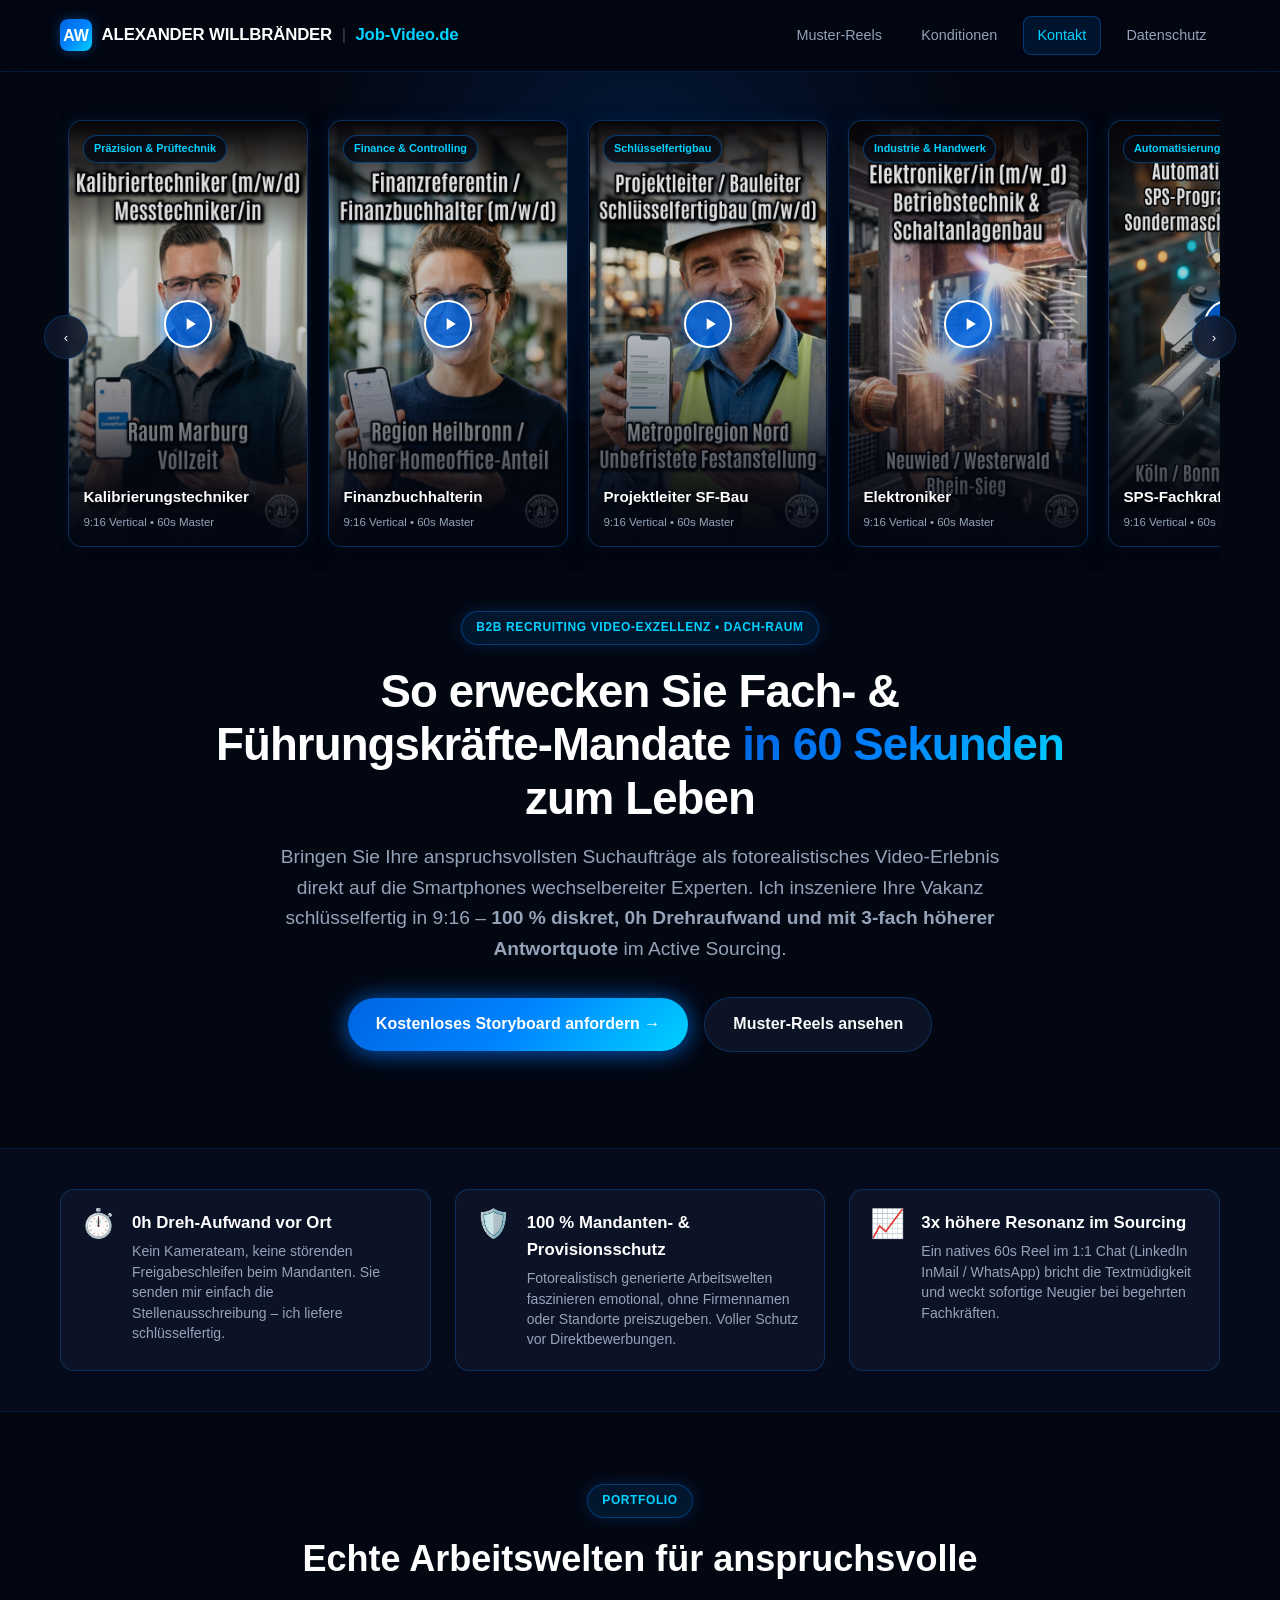
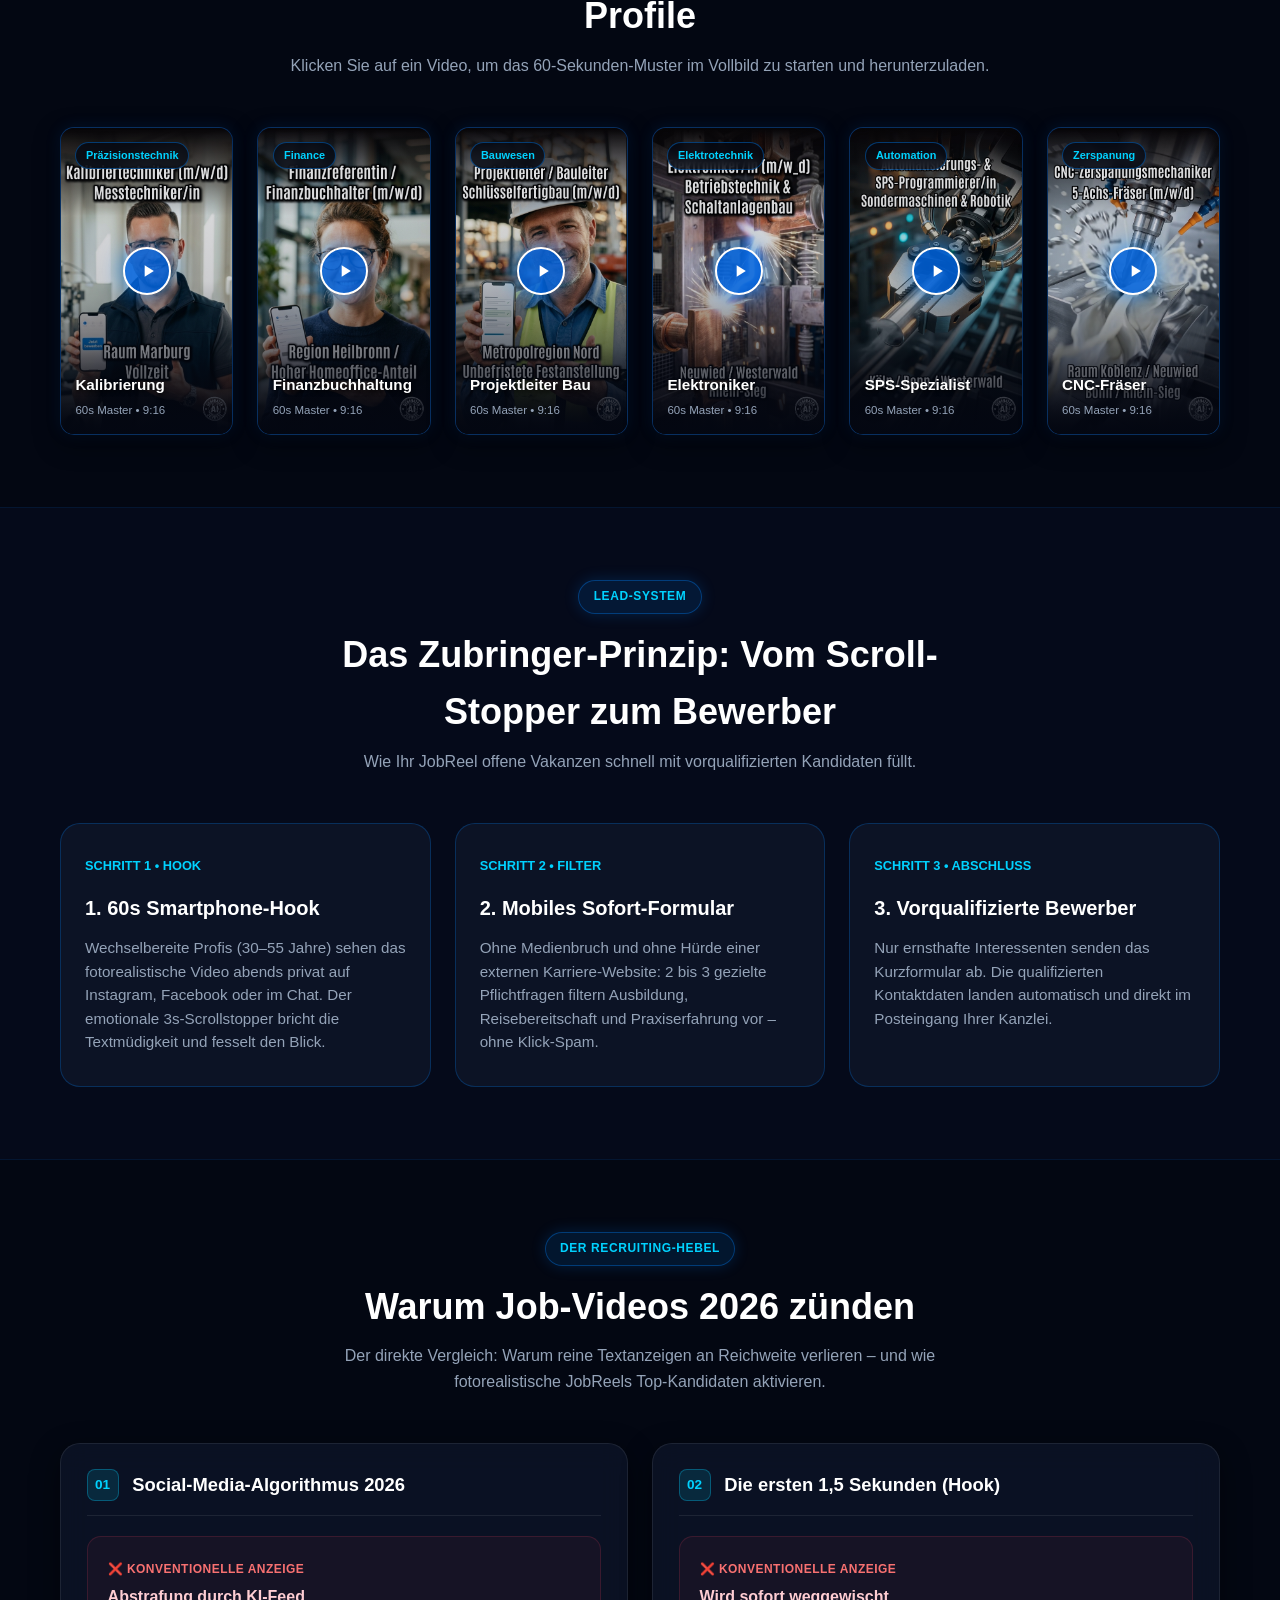
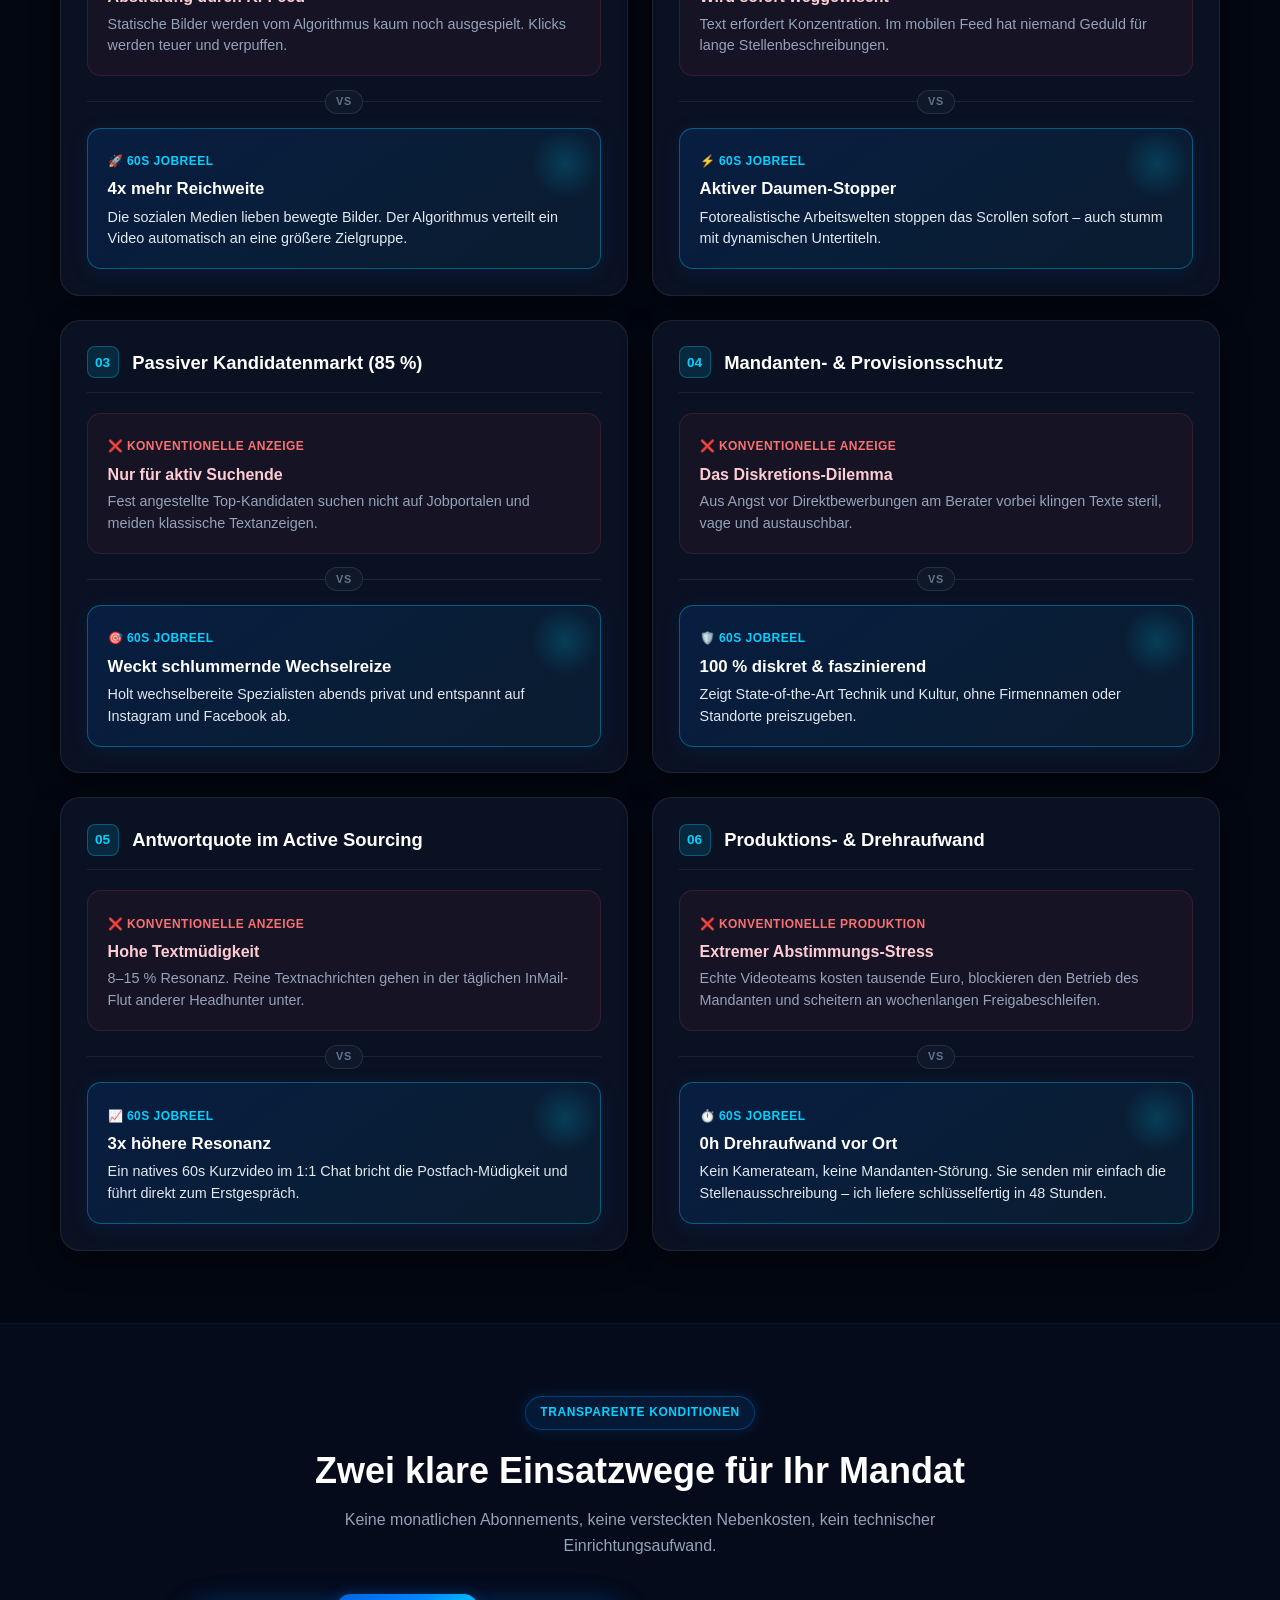
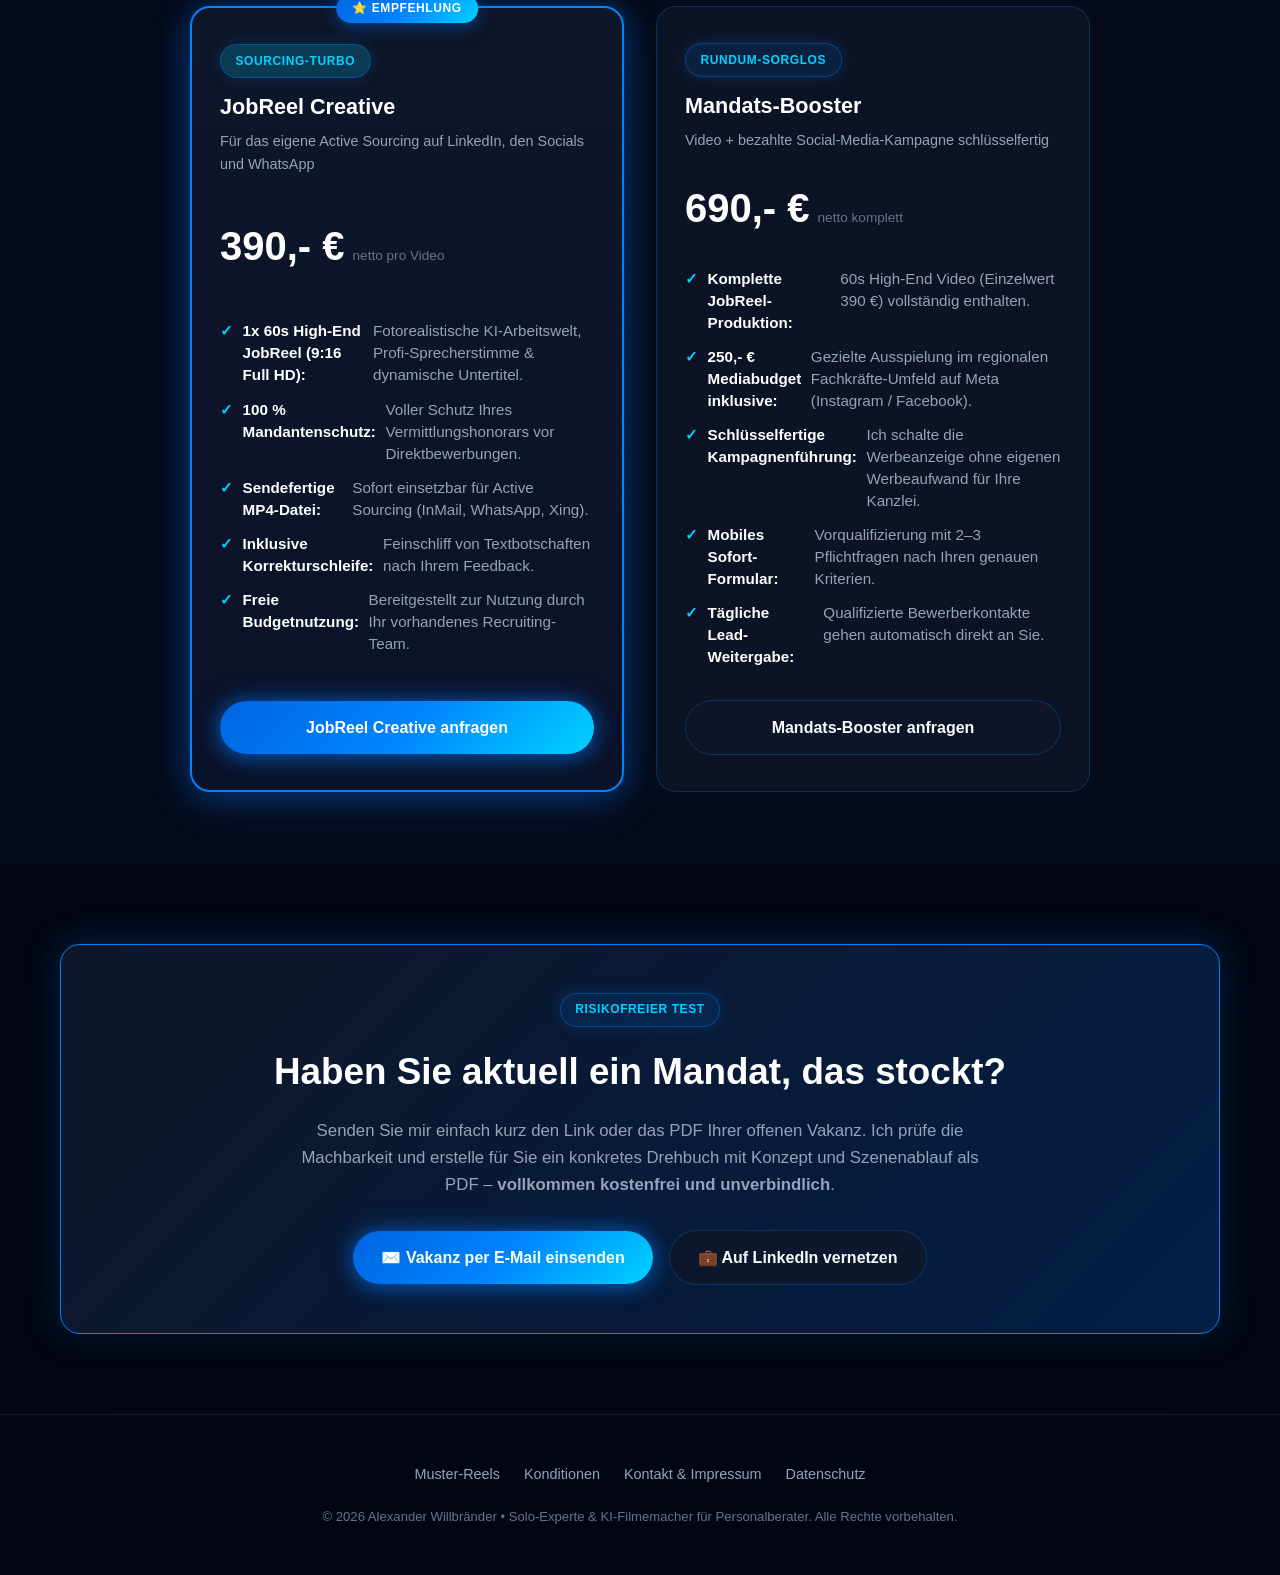
==== commit 91c2fb4e: "Live-Launch: 6 Hebel-Karten, GoatCounter Webanalyse & Rechtstexte 2026" ====
--- a/jobreels-1/index.html
+++ b/jobreels-1/index.html
@@ -6,7 +6,7 @@
     <title>Alexander Willbränder — Job-Video.de | Fotorealistische 60s JobReels für Personalberater</title>
     <meta name="description" content="Verwandeln Sie Fach- und Führungskräfte-Mandate in 60s High-End JobReels. 100 % Mandantenschutz, 0h Drehraufwand, 3x höhere Antwortquoten im Active Sourcing.">
     <!-- Ausgelagertes Vanilla CSS mit Cache-Busting -->
-    <link rel="stylesheet" href="css/style.css?v=3">
+    <link rel="stylesheet" href="css/style.css?v=5">
 </head>
 <body>
 
@@ -347,53 +347,211 @@
 
 
     <!-- =======================================================================
-         6. VERGLEICHSTABELLE: TEXT-ANSPRACHE VS. 60S HIGH-END JOBREEL
-         ======================================================================= -->
-    <section class="comparison-section">
+         6. DER RECRUITING-HEBEL: WARUM JOB-VIDEOS 2026 ZÜNDEN
+         5 Modulare Hebel-Karten: Konventionelle Anzeige vs. 60s High-End JobReel
+         ======================================================================= -->
+    <section class="comparison-section" id="hebel">
         <div class="container">
             <div class="section-header">
                 <div class="badge">Der Recruiting-Hebel</div>
-                <h2 class="section-title">Warum klassische Stellenprofile 2026 scheitern</h2>
-                <p class="section-desc">Der direkte Vergleich zwischen reinen Textanzeigen und fotorealistischen Kurzfilmen.</p>
-            </div>
-
-            <div class="table-wrapper">
-                <table class="comparison-table">
-                    <thead>
-                        <tr>
-                            <th>Recruiting-Kriterium</th>
-                            <th>Reine Text-Ansprache / StepStone</th>
-                            <th class="col-reel">60s High-End JobReel</th>
-                        </tr>
-                    </thead>
-                    <tbody>
-                        <tr>
-                            <td><strong>Erster Kontakt (Hook)</strong></td>
-                            <td>Hohe Lesebarriere: Text erfordert Konzentration und wird am Smartphone oft nur kurz überflogen.</td>
-                            <td class="col-reel"><strong>Aktiver Scroll-Stopper:</strong> Eine packende visuelle Hook fesselt den Blick sofort im Smartphone-Feed.</td>
-                        </tr>
-                        <tr>
-                            <td><strong>Postfach-Resonanz</strong></td>
-                            <td>Branchenüblich 8–15 %: Textnachrichten konkurrieren im Postfach mit dutzenden sehr ähnlichen Anfragen.</td>
-                            <td class="col-reel"><strong>3x höherer Rücklauf:</strong> Native Video-Vorschau bricht die Textmüdigkeit und weckt spontane Neugier.</td>
-                        </tr>
-                        <tr>
-                            <td><strong>Wechselreize & Kultur</strong></td>
-                            <td>Nur beschreibend: Moderne Werkzeuge und planbare Arbeitszeiten lassen sich mit Worten kaum belegen.</td>
-                            <td class="col-reel"><strong>Sichtbare Realität:</strong> Zeigt State-of-the-Art Technik und saubere Arbeitsplätze direkt im Einsatz.</td>
-                        </tr>
-                        <tr>
-                            <td><strong>Mandantenschutz</strong></td>
-                            <td>Das Diskretions-Dilemma: Strikte Anonymisierung führt im Text zwangsläufig zu austauschbaren Phrasen.</td>
-                            <td class="col-reel"><strong>100 % diskret & greifbar:</strong> Faszinierende Arbeitswelten, ohne Firmennamen oder Standorte preiszugeben.</td>
-                        </tr>
-                        <tr>
-                            <td><strong>Passiver Kandidatenmarkt</strong></td>
-                            <td>Geringe Reichweite: Erreicht nur aktiv Suchende; latent Wechselbereite (85 %) lesen selten Jobportale.</td>
-                            <td class="col-reel"><strong>Aktiviert Passiv-Markt:</strong> Holt wechselbereite Fachkräfte abends privat in ihrer Freizeit ab.</td>
-                        </tr>
-                    </tbody>
-                </table>
+                <h2 class="section-title">Warum Job-Videos 2026 zünden</h2>
+                <p class="section-desc">Der direkte Vergleich: Warum reine Textanzeigen an Reichweite verlieren – und wie fotorealistische JobReels Top-Kandidaten aktivieren.</p>
+            </div>
+
+            <div class="hebel-grid">
+                
+                <!-- KARTE 1: ALGORITHMUS -->
+                <div class="hebel-card">
+                    <div class="hebel-card-header">
+                        <span class="hebel-card-num">01</span>
+                        <h3 class="hebel-card-title">Social-Media-Algorithmus 2026</h3>
+                    </div>
+                    <div class="hebel-card-body">
+                        <!-- Problem: Konventionell -->
+                        <div class="hebel-box hebel-box-problem">
+                            <div class="hebel-box-header">
+                                <span class="hebel-tag-bad">❌ Konventionelle Anzeige</span>
+                            </div>
+                            <h4 class="hebel-box-title">Abstrafung durch KI-Feed</h4>
+                            <p class="hebel-box-desc">Statische Bilder werden vom Algorithmus kaum noch ausgespielt. Klicks werden teuer und verpuffen.</p>
+                        </div>
+
+                        <!-- VS Divider -->
+                        <div class="hebel-vs-divider">
+                            <span>VS</span>
+                        </div>
+
+                        <!-- Lösung: JobReel -->
+                        <div class="hebel-box hebel-box-solution">
+                            <div class="hebel-box-header">
+                                <span class="hebel-tag-good">🚀 60s JobReel</span>
+                            </div>
+                            <h4 class="hebel-box-title">4x mehr Reichweite</h4>
+                            <p class="hebel-box-desc">Die sozialen Medien lieben bewegte Bilder. Der Algorithmus verteilt ein Video automatisch an eine größere Zielgruppe.</p>
+                        </div>
+                    </div>
+                </div>
+
+                <!-- KARTE 2: HOOK -->
+                <div class="hebel-card">
+                    <div class="hebel-card-header">
+                        <span class="hebel-card-num">02</span>
+                        <h3 class="hebel-card-title">Die ersten 1,5 Sekunden (Hook)</h3>
+                    </div>
+                    <div class="hebel-card-body">
+                        <!-- Problem: Konventionell -->
+                        <div class="hebel-box hebel-box-problem">
+                            <div class="hebel-box-header">
+                                <span class="hebel-tag-bad">❌ Konventionelle Anzeige</span>
+                            </div>
+                            <h4 class="hebel-box-title">Wird sofort weggewischt</h4>
+                            <p class="hebel-box-desc">Text erfordert Konzentration. Im mobilen Feed hat niemand Geduld für lange Stellenbeschreibungen.</p>
+                        </div>
+
+                        <!-- VS Divider -->
+                        <div class="hebel-vs-divider">
+                            <span>VS</span>
+                        </div>
+
+                        <!-- Lösung: JobReel -->
+                        <div class="hebel-box hebel-box-solution">
+                            <div class="hebel-box-header">
+                                <span class="hebel-tag-good">⚡ 60s JobReel</span>
+                            </div>
+                            <h4 class="hebel-box-title">Aktiver Daumen-Stopper</h4>
+                            <p class="hebel-box-desc">Fotorealistische Arbeitswelten stoppen das Scrollen sofort – auch stumm mit dynamischen Untertiteln.</p>
+                        </div>
+                    </div>
+                </div>
+
+                <!-- KARTE 3: PASSIVER MARKT -->
+                <div class="hebel-card">
+                    <div class="hebel-card-header">
+                        <span class="hebel-card-num">03</span>
+                        <h3 class="hebel-card-title">Passiver Kandidatenmarkt (85 %)</h3>
+                    </div>
+                    <div class="hebel-card-body">
+                        <!-- Problem: Konventionell -->
+                        <div class="hebel-box hebel-box-problem">
+                            <div class="hebel-box-header">
+                                <span class="hebel-tag-bad">❌ Konventionelle Anzeige</span>
+                            </div>
+                            <h4 class="hebel-box-title">Nur für aktiv Suchende</h4>
+                            <p class="hebel-box-desc">Fest angestellte Top-Kandidaten suchen nicht auf Jobportalen und meiden klassische Textanzeigen.</p>
+                        </div>
+
+                        <!-- VS Divider -->
+                        <div class="hebel-vs-divider">
+                            <span>VS</span>
+                        </div>
+
+                        <!-- Lösung: JobReel -->
+                        <div class="hebel-box hebel-box-solution">
+                            <div class="hebel-box-header">
+                                <span class="hebel-tag-good">🎯 60s JobReel</span>
+                            </div>
+                            <h4 class="hebel-box-title">Weckt schlummernde Wechselreize</h4>
+                            <p class="hebel-box-desc">Holt wechselbereite Spezialisten abends privat und entspannt auf Instagram und Facebook ab.</p>
+                        </div>
+                    </div>
+                </div>
+
+                <!-- KARTE 4: MANDANTENSCHUTZ -->
+                <div class="hebel-card">
+                    <div class="hebel-card-header">
+                        <span class="hebel-card-num">04</span>
+                        <h3 class="hebel-card-title">Mandanten- & Provisionsschutz</h3>
+                    </div>
+                    <div class="hebel-card-body">
+                        <!-- Problem: Konventionell -->
+                        <div class="hebel-box hebel-box-problem">
+                            <div class="hebel-box-header">
+                                <span class="hebel-tag-bad">❌ Konventionelle Anzeige</span>
+                            </div>
+                            <h4 class="hebel-box-title">Das Diskretions-Dilemma</h4>
+                            <p class="hebel-box-desc">Aus Angst vor Direktbewerbungen am Berater vorbei klingen Texte steril, vage und austauschbar.</p>
+                        </div>
+
+                        <!-- VS Divider -->
+                        <div class="hebel-vs-divider">
+                            <span>VS</span>
+                        </div>
+
+                        <!-- Lösung: JobReel -->
+                        <div class="hebel-box hebel-box-solution">
+                            <div class="hebel-box-header">
+                                <span class="hebel-tag-good">🛡️ 60s JobReel</span>
+                            </div>
+                            <h4 class="hebel-box-title">100 % diskret & faszinierend</h4>
+                            <p class="hebel-box-desc">Zeigt State-of-the-Art Technik und Kultur, ohne Firmennamen oder Standorte preiszugeben.</p>
+                        </div>
+                    </div>
+                </div>
+
+                <!-- KARTE 5: ACTIVE SOURCING -->
+                <div class="hebel-card">
+                    <div class="hebel-card-header">
+                        <span class="hebel-card-num">05</span>
+                        <h3 class="hebel-card-title">Antwortquote im Active Sourcing</h3>
+                    </div>
+                    <div class="hebel-card-body">
+                        <!-- Problem: Konventionell -->
+                        <div class="hebel-box hebel-box-problem">
+                            <div class="hebel-box-header">
+                                <span class="hebel-tag-bad">❌ Konventionelle Anzeige</span>
+                            </div>
+                            <h4 class="hebel-box-title">Hohe Textmüdigkeit</h4>
+                            <p class="hebel-box-desc">8–15 % Resonanz. Reine Textnachrichten gehen in der täglichen InMail-Flut anderer Headhunter unter.</p>
+                        </div>
+
+                        <!-- VS Divider -->
+                        <div class="hebel-vs-divider">
+                            <span>VS</span>
+                        </div>
+
+                        <!-- Lösung: JobReel -->
+                        <div class="hebel-box hebel-box-solution">
+                            <div class="hebel-box-header">
+                                <span class="hebel-tag-good">📈 60s JobReel</span>
+                            </div>
+                            <h4 class="hebel-box-title">3x höhere Resonanz</h4>
+                            <p class="hebel-box-desc">Ein natives 60s Kurzvideo im 1:1 Chat bricht die Postfach-Müdigkeit und führt direkt zum Erstgespräch.</p>
+                        </div>
+                    </div>
+                </div>
+
+                <!-- KARTE 6: PRODUKTIONSAUFWAND -->
+                <div class="hebel-card">
+                    <div class="hebel-card-header">
+                        <span class="hebel-card-num">06</span>
+                        <h3 class="hebel-card-title">Produktions- & Drehraufwand</h3>
+                    </div>
+                    <div class="hebel-card-body">
+                        <!-- Problem: Konventionell -->
+                        <div class="hebel-box hebel-box-problem">
+                            <div class="hebel-box-header">
+                                <span class="hebel-tag-bad">❌ Konventionelle Produktion</span>
+                            </div>
+                            <h4 class="hebel-box-title">Extremer Abstimmungs-Stress</h4>
+                            <p class="hebel-box-desc">Echte Videoteams kosten tausende Euro, blockieren den Betrieb des Mandanten und scheitern an wochenlangen Freigabeschleifen.</p>
+                        </div>
+
+                        <!-- VS Divider -->
+                        <div class="hebel-vs-divider">
+                            <span>VS</span>
+                        </div>
+
+                        <!-- Lösung: JobReel -->
+                        <div class="hebel-box hebel-box-solution">
+                            <div class="hebel-box-header">
+                                <span class="hebel-tag-good">⏱️ 60s JobReel</span>
+                            </div>
+                            <h4 class="hebel-box-title">0h Drehraufwand vor Ort</h4>
+                            <p class="hebel-box-desc">Kein Kamerateam, keine Mandanten-Störung. Sie senden mir einfach die Stellenausschreibung – ich liefere schlüsselfertig in 48 Stunden.</p>
+                        </div>
+                    </div>
+                </div>
+
             </div>
         </div>
     </section>
@@ -480,13 +638,18 @@
                 </p>
 
                 <div class="hero-cta-group" style="margin-bottom: 0;">
-                    <a href="mailto:a.willbraender@gmx.net?subject=Unverbindliche%20JobReel%20Storyboard-Anfrage" class="btn btn-primary">
+                    <a href="#" class="btn btn-primary safe-mail-btn" data-encoded="YS53aWxsYnJhZW5kZXJAZ214Lm5ldA==" data-subject="Unverbindliche JobReel Storyboard-Anfrage">
                         ✉️ Vakanz per E-Mail einsenden
                     </a>
                     <a href="https://www.linkedin.com/in/alexander-willbraender" target="_blank" rel="noopener" class="btn btn-secondary">
                         💼 Auf LinkedIn vernetzen
                     </a>
                 </div>
+                <noscript>
+                    <p style="margin-top: 0.75rem; font-size: 0.9rem; color: #94a3b8;">
+                        Direkte E-Mail für Vakanzen: a.willbraender [at] gmx.net
+                    </p>
+                </noscript>
             </div>
         </div>
     </section>
@@ -573,5 +736,6 @@
 
     <!-- Ausgelagertes Vanilla JavaScript -->
     <script src="js/app.js"></script>
+    <script data-goatcounter="https://job-video.goatcounter.com/count" async src="//gc.zgo.at/count.js"></script>
 </body>
 </html>
--- a/jobreels-1/css/style.css
+++ b/jobreels-1/css/style.css
@@ -579,58 +579,191 @@
 }
 
 /* --------------------------------------------------------------------------
-   10. Comparison Table (Text-Ansprache vs. 60s JobReel)
+   10. Der Recruiting-Hebel (5 Modulare Hebel-Karten)
    -------------------------------------------------------------------------- */
 .comparison-section {
     padding: 4.5rem 0;
-}
-
-.table-wrapper {
-    overflow-x: auto;
+    position: relative;
+}
+
+.hebel-grid {
+    display: grid;
+    grid-template-columns: 1fr;
+    gap: 1.5rem;
+    margin-top: 2.5rem;
+}
+
+.hebel-card {
+    background: rgba(15, 23, 42, 0.72);
+    backdrop-filter: blur(14px);
+    -webkit-backdrop-filter: blur(14px);
+    border: 1px solid rgba(255, 255, 255, 0.08);
+    border-radius: var(--radius-lg);
+    padding: 1.6rem;
+    display: flex;
+    flex-direction: column;
+    box-shadow: 0 10px 30px rgba(0, 0, 0, 0.45);
+    transition: transform var(--transition-fast), border-color var(--transition-fast), box-shadow var(--transition-fast);
+}
+
+.hebel-card:hover {
+    border-color: rgba(0, 210, 255, 0.35);
+    box-shadow: 0 14px 40px rgba(0, 100, 224, 0.2);
+    transform: translateY(-2px);
+}
+
+.hebel-card-header {
+    display: flex;
+    align-items: center;
+    gap: 0.85rem;
+    margin-bottom: 1.25rem;
+    padding-bottom: 0.85rem;
+    border-bottom: 1px solid rgba(255, 255, 255, 0.08);
+}
+
+.hebel-card-num {
+    display: inline-flex;
+    align-items: center;
+    justify-content: center;
+    width: 32px;
+    height: 32px;
+    border-radius: 8px;
+    background: rgba(0, 210, 255, 0.12);
+    border: 1px solid rgba(0, 210, 255, 0.3);
+    color: var(--brand-cyan);
+    font-size: 0.85rem;
+    font-weight: 800;
+    font-variant-numeric: tabular-nums;
+    flex-shrink: 0;
+}
+
+.hebel-card-title {
+    font-size: 1.15rem;
+    font-weight: 700;
+    color: #ffffff;
+    line-height: 1.3;
+}
+
+.hebel-card-body {
+    display: flex;
+    flex-direction: column;
+    gap: 0.75rem;
+    flex-grow: 1;
+}
+
+.hebel-box {
     border-radius: var(--radius-md);
-    border: 1px solid var(--bg-card-border);
-    background: var(--bg-card);
-    margin-top: 2.5rem;
-    box-shadow: 0 10px 30px rgba(0, 0, 0, 0.5);
-}
-
-.comparison-table {
-    width: 100%;
-    border-collapse: collapse;
-    text-align: left;
-    min-width: 600px;
-}
-
-.comparison-table th, 
-.comparison-table td {
-    padding: 1.2rem 1.25rem;
-    border-bottom: 1px solid rgba(255, 255, 255, 0.08);
-}
-
-.comparison-table th {
-    background: rgba(3, 7, 18, 0.75);
-    font-size: 0.95rem;
+    padding: 1.15rem 1.25rem;
+    display: flex;
+    flex-direction: column;
+}
+
+/* Konventionelle Text-/Bild-Anzeige (Problem) */
+.hebel-box-problem {
+    background: rgba(244, 63, 94, 0.05);
+    border: 1px solid rgba(244, 63, 94, 0.16);
+}
+
+.hebel-tag-bad {
+    display: inline-flex;
+    align-items: center;
+    gap: 0.4rem;
+    font-size: 0.75rem;
     font-weight: 700;
-    color: #ffffff;
-}
-
-.comparison-table th.col-reel {
+    text-transform: uppercase;
+    letter-spacing: 0.04em;
+    color: #f87171;
+    margin-bottom: 0.45rem;
+}
+
+.hebel-box-problem .hebel-box-title {
+    font-size: 1rem;
+    font-weight: 700;
+    color: #fecdd3;
+    margin-bottom: 0.35rem;
+    line-height: 1.35;
+}
+
+.hebel-box-problem .hebel-box-desc {
+    font-size: 0.9rem;
+    color: #94a3b8;
+    line-height: 1.5;
+}
+
+/* VS Trenner */
+.hebel-vs-divider {
+    display: flex;
+    align-items: center;
+    justify-content: center;
+    margin: 0.1rem 0;
+    position: relative;
+}
+
+.hebel-vs-divider::before,
+.hebel-vs-divider::after {
+    content: '';
+    flex: 1;
+    height: 1px;
+    background: rgba(255, 255, 255, 0.08);
+}
+
+.hebel-vs-divider span {
+    padding: 0.15rem 0.6rem;
+    font-size: 0.68rem;
+    font-weight: 800;
+    color: #64748b;
+    background: #0f172a;
+    border: 1px solid rgba(255, 255, 255, 0.1);
+    border-radius: var(--radius-pill);
+    letter-spacing: 0.08em;
+    text-transform: uppercase;
+}
+
+/* 60s High-End JobReel (Lösung) */
+.hebel-box-solution {
+    background: linear-gradient(145deg, rgba(0, 100, 224, 0.16) 0%, rgba(0, 210, 255, 0.06) 100%);
+    border: 1px solid rgba(0, 210, 255, 0.35);
+    box-shadow: 0 4px 20px rgba(0, 100, 224, 0.12);
+    position: relative;
+    overflow: hidden;
+}
+
+.hebel-box-solution::after {
+    content: '';
+    position: absolute;
+    top: 0;
+    right: 0;
+    width: 70px;
+    height: 70px;
+    background: radial-gradient(circle, rgba(0, 210, 255, 0.18) 0%, transparent 70%);
+    pointer-events: none;
+}
+
+.hebel-tag-good {
+    display: inline-flex;
+    align-items: center;
+    gap: 0.4rem;
+    font-size: 0.75rem;
+    font-weight: 800;
+    text-transform: uppercase;
+    letter-spacing: 0.04em;
     color: var(--brand-cyan);
-    background: rgba(0, 100, 224, 0.15);
-    border-left: 1px solid var(--bg-card-border);
-    border-right: 1px solid var(--bg-card-border);
-}
-
-.comparison-table td.col-reel {
-    background: rgba(0, 100, 224, 0.06);
-    border-left: 1px solid var(--bg-card-border);
-    border-right: 1px solid var(--bg-card-border);
-    color: #ffffff;
-    font-weight: 500;
-}
-
-.comparison-table tr:last-child td {
-    border-bottom: none;
+    margin-bottom: 0.45rem;
+}
+
+.hebel-box-solution .hebel-box-title {
+    font-size: 1.05rem;
+    font-weight: 700;
+    color: #ffffff;
+    margin-bottom: 0.35rem;
+    line-height: 1.35;
+}
+
+.hebel-box-solution .hebel-box-desc {
+    font-size: 0.9rem;
+    color: #e2e8f0;
+    line-height: 1.5;
+    font-weight: 450;
 }
 
 /* --------------------------------------------------------------------------
@@ -1119,12 +1252,25 @@
         object-fit: contain !important; /* Perfekt zentriertes 9:16 Video ohne jeden Beschnitt */
         background: #000000 !important;
     }
+
+    /* Mobile Hebel-Karten Anpassung */
+    .hebel-card {
+        padding: 1.25rem 1rem;
+    }
+
+    .hebel-box {
+        padding: 1rem 0.95rem;
+    }
 }
 
 /* --------------------------------------------------------------------------
    15. Responsive Media Queries
    -------------------------------------------------------------------------- */
 @media (min-width: 768px) {
+    .hebel-grid {
+        grid-template-columns: repeat(2, 1fr);
+    }
+
     .trust-grid {
         grid-template-columns: repeat(3, 1fr);
     }
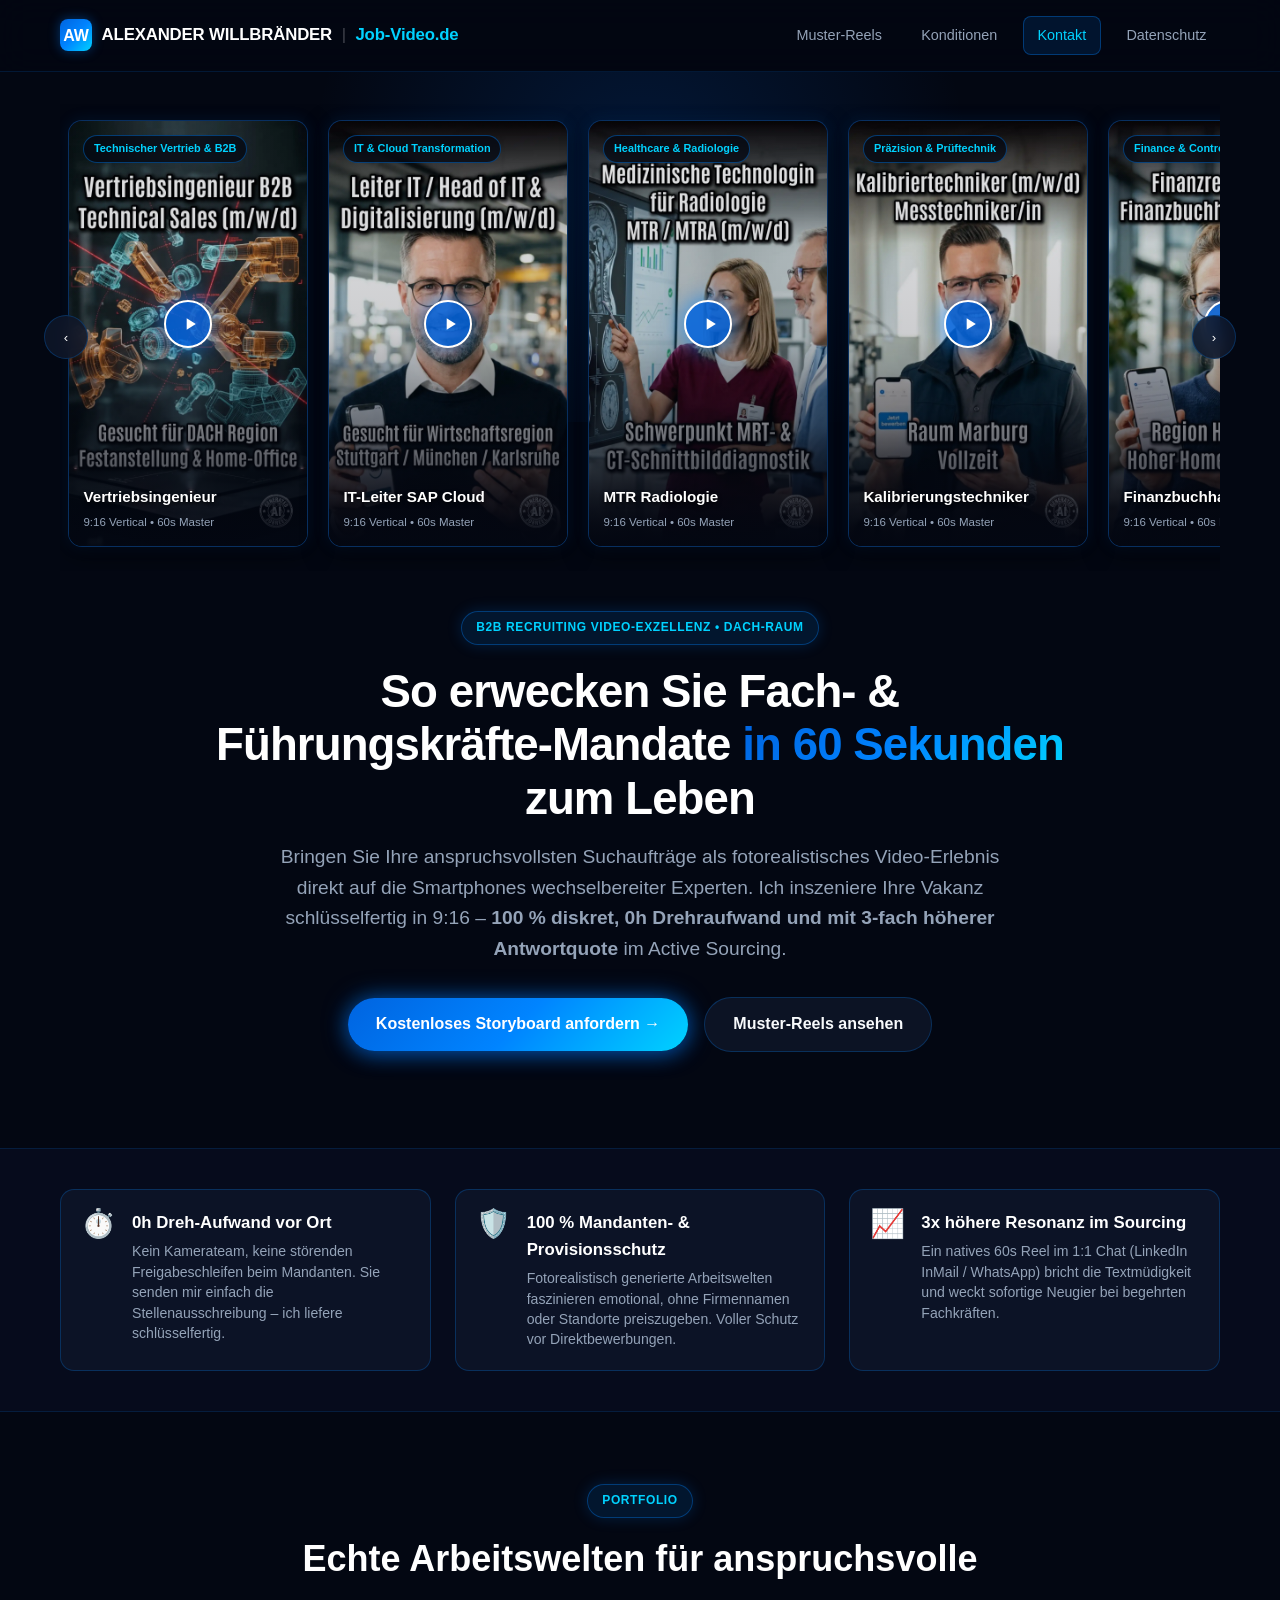
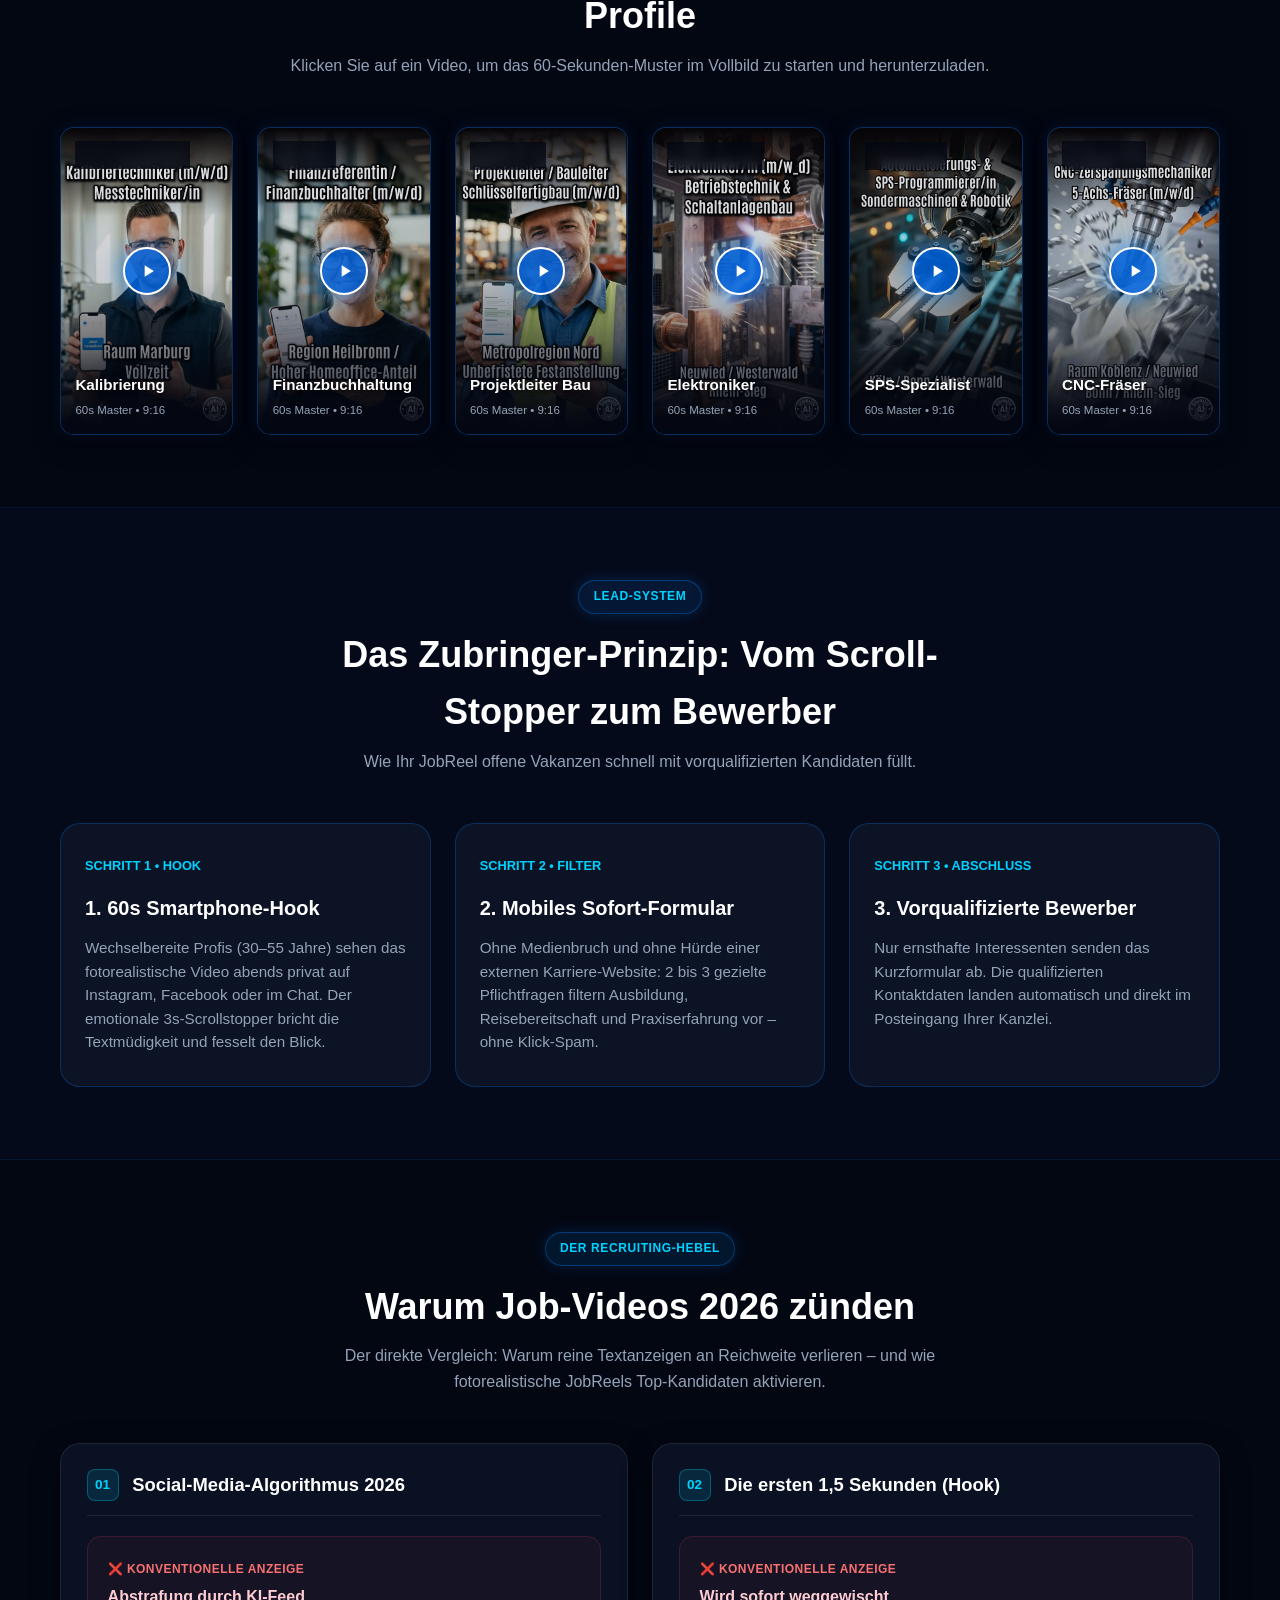
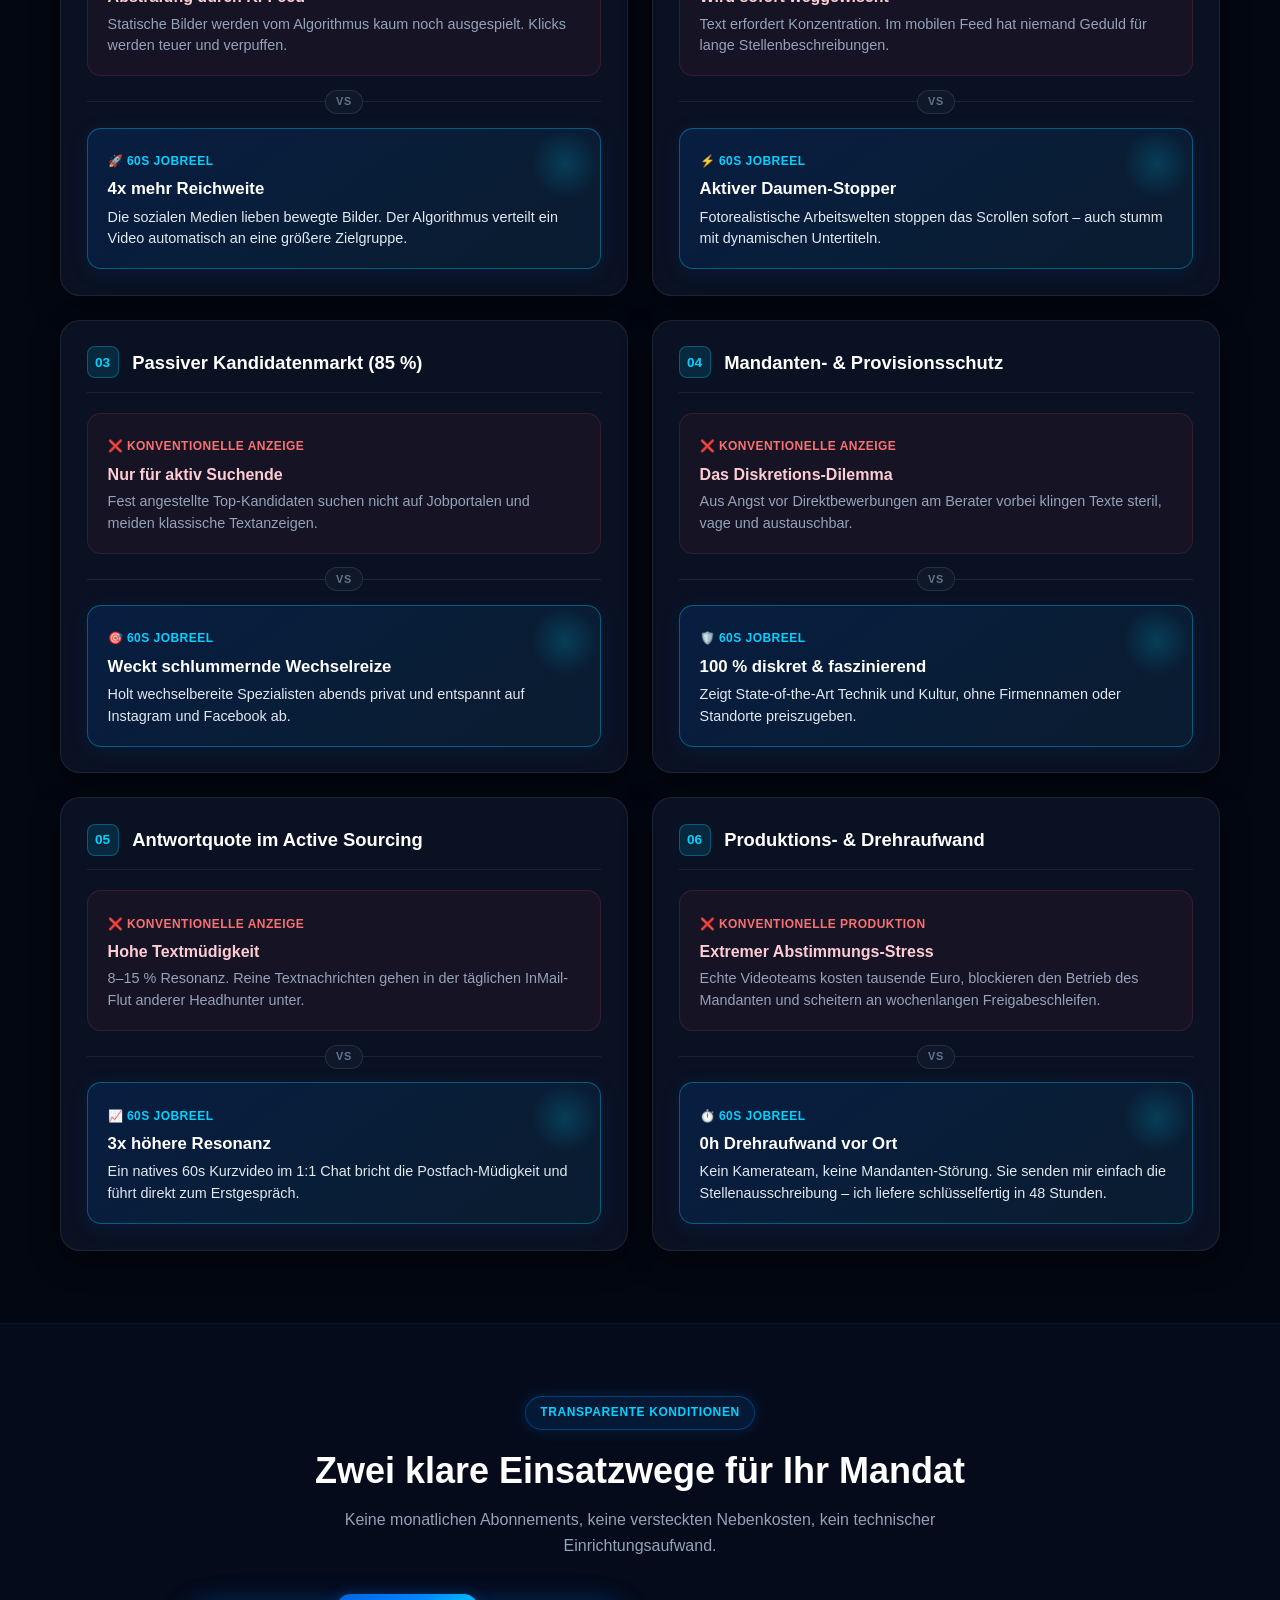
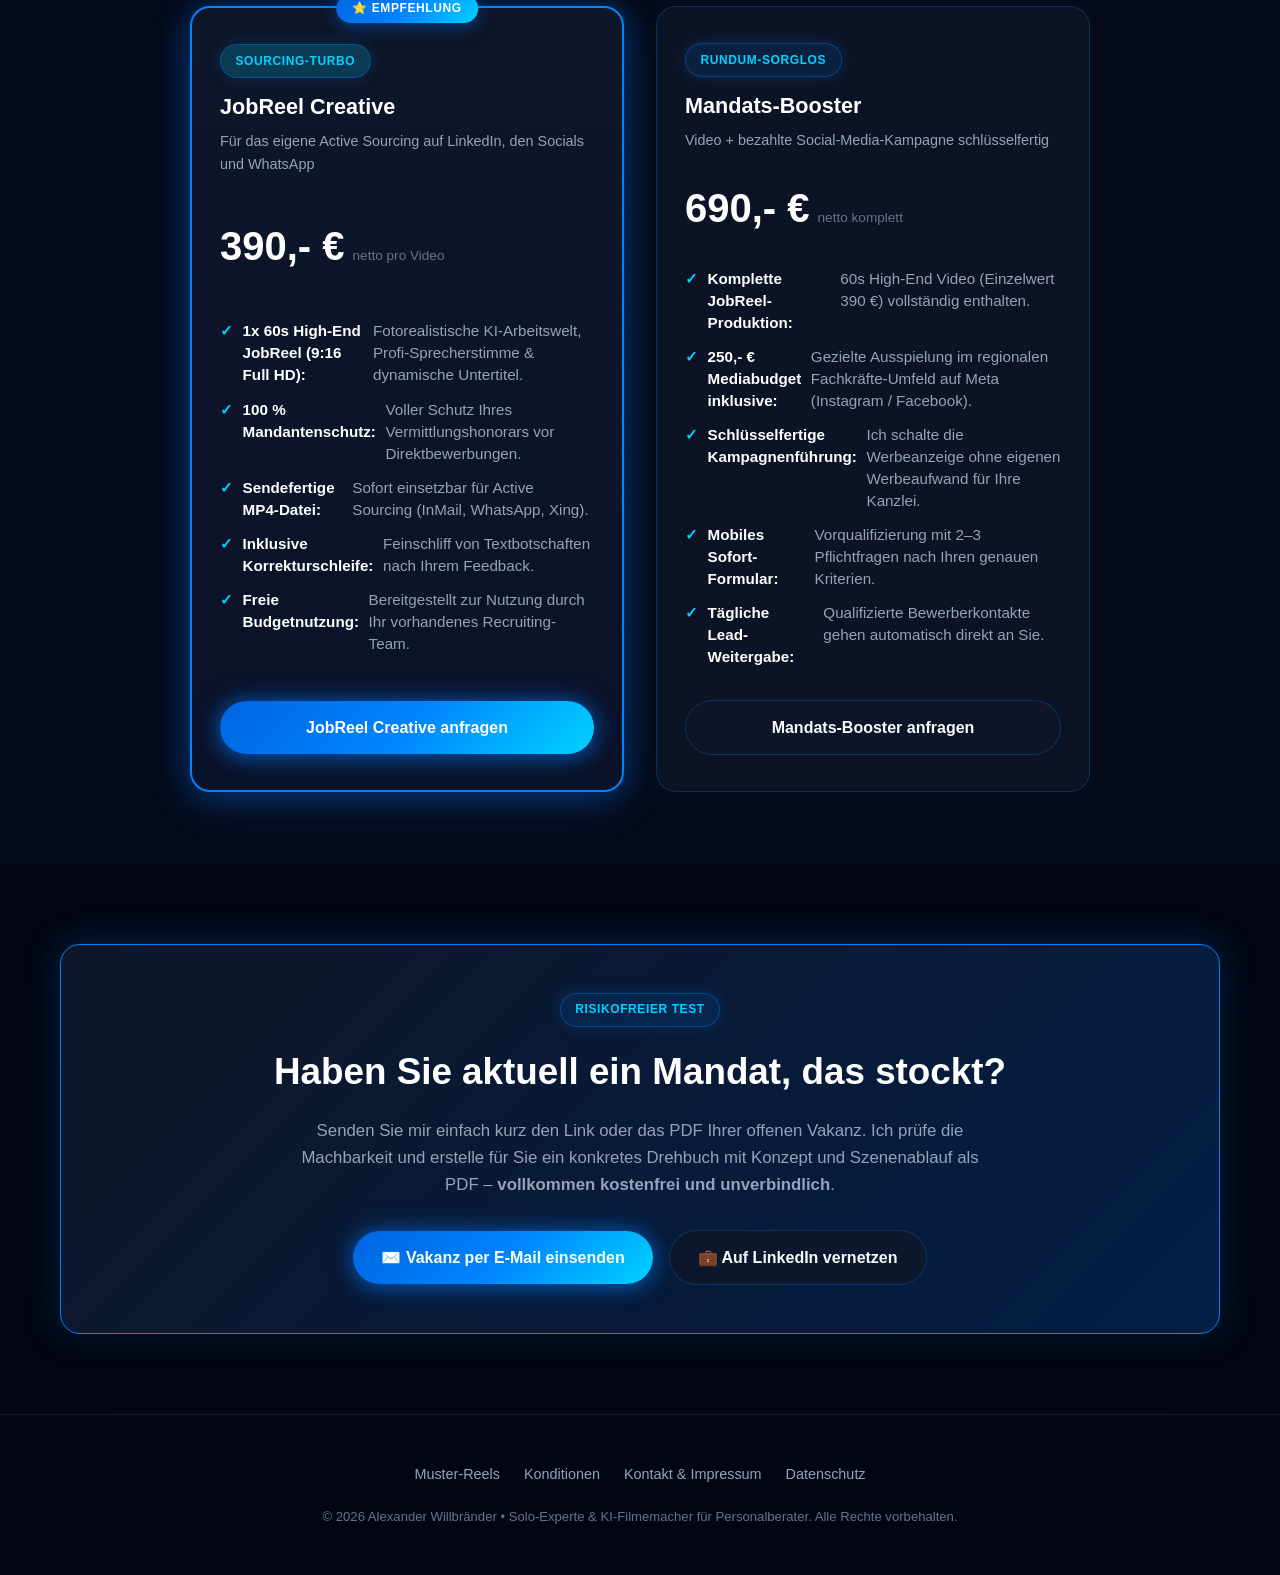
==== commit 99ccb6fc: "Add 3 new JobReels (261028-01..03) & migrate thumbnails to WebP" ====
--- a/jobreels-1/index.html
+++ b/jobreels-1/index.html
@@ -49,11 +49,62 @@
 
                 <div class="reel-carousel" id="reelCarousel">
                     
-                    <!-- REEL 1: KALIBRIERUNGSTECHNIKER -->
+                    <!-- REEL 1: VERTRIEBSINGENIEUR MASCHINENBAU -->
+                    <div class="reel-card js-open-reel" 
+                         data-video="media/261028-03 Vertriebsingenieur Maschinenbau.mp4" 
+                         data-title="Vertriebsingenieur Maschinenbau">
+                        <img src="media/261028-03 Vertriebsingenieur Maschinenbau.webp" alt="JobReel Vertriebsingenieur Maschinenbau" loading="lazy">
+                        <div class="reel-card-overlay">
+                            <span class="reel-badge-top">Technischer Vertrieb & B2B</span>
+                            <div class="reel-play-btn">
+                                <svg viewBox="0 0 24 24" fill="currentColor"><path d="M8 5v14l11-7z"/></svg>
+                            </div>
+                            <div class="reel-info-bottom">
+                                <span class="reel-title">Vertriebsingenieur</span>
+                                <span class="reel-specs">9:16 Vertical • 60s Master</span>
+                            </div>
+                        </div>
+                    </div>
+
+                    <!-- REEL 2: IT-LEITER SAP CLOUD -->
+                    <div class="reel-card js-open-reel" 
+                         data-video="media/261028-02 IT-Leiter SAP Cloud.mp4" 
+                         data-title="IT-Leiter SAP Cloud">
+                        <img src="media/261028-02 IT-Leiter SAP Cloud.webp" alt="JobReel IT-Leiter SAP Cloud" loading="lazy">
+                        <div class="reel-card-overlay">
+                            <span class="reel-badge-top">IT & Cloud Transformation</span>
+                            <div class="reel-play-btn">
+                                <svg viewBox="0 0 24 24" fill="currentColor"><path d="M8 5v14l11-7z"/></svg>
+                            </div>
+                            <div class="reel-info-bottom">
+                                <span class="reel-title">IT-Leiter SAP Cloud</span>
+                                <span class="reel-specs">9:16 Vertical • 60s Master</span>
+                            </div>
+                        </div>
+                    </div>
+
+                    <!-- REEL 3: MTR RADIOLOGIE -->
+                    <div class="reel-card js-open-reel" 
+                         data-video="media/261028-01 MTR Radiologie.mp4" 
+                         data-title="MTR Radiologie">
+                        <img src="media/261028-01 MTR Radiologie.webp" alt="JobReel MTR Radiologie" loading="lazy">
+                        <div class="reel-card-overlay">
+                            <span class="reel-badge-top">Healthcare & Radiologie</span>
+                            <div class="reel-play-btn">
+                                <svg viewBox="0 0 24 24" fill="currentColor"><path d="M8 5v14l11-7z"/></svg>
+                            </div>
+                            <div class="reel-info-bottom">
+                                <span class="reel-title">MTR Radiologie</span>
+                                <span class="reel-specs">9:16 Vertical • 60s Master</span>
+                            </div>
+                        </div>
+                    </div>
+
+                    <!-- REEL 4: KALIBRIERUNGSTECHNIKER -->
                     <div class="reel-card js-open-reel" 
                          data-video="media/261009-04 Kalibrierungstechniker.mp4" 
                          data-title="Kalibrierungstechniker">
-                        <img src="media/261009-04 Kalibrierungstechniker.jpg" alt="JobReel Kalibrierungstechniker" loading="lazy">
+                        <img src="media/261009-04 Kalibrierungstechniker.webp" alt="JobReel Kalibrierungstechniker" loading="lazy">
                         <div class="reel-card-overlay">
                             <span class="reel-badge-top">Präzision & Prüftechnik</span>
                             <div class="reel-play-btn">
@@ -66,11 +117,11 @@
                         </div>
                     </div>
 
-                    <!-- REEL 2: FINANZBUCHHALTERIN -->
+                    <!-- REEL 5: FINANZBUCHHALTERIN -->
                     <div class="reel-card js-open-reel" 
                          data-video="media/261009-02 Finanzbuchhalterin.mp4" 
                          data-title="Finanzbuchhalterin">
-                        <img src="media/261009-02 Finanzbuchhalterin.jpg" alt="JobReel Finanzbuchhalterin" loading="lazy">
+                        <img src="media/261009-02 Finanzbuchhalterin.webp" alt="JobReel Finanzbuchhalterin" loading="lazy">
                         <div class="reel-card-overlay">
                             <span class="reel-badge-top">Finance & Controlling</span>
                             <div class="reel-play-btn">
@@ -83,11 +134,11 @@
                         </div>
                     </div>
 
-                    <!-- REEL 3: PROJEKTLEITER SF-BAU -->
+                    <!-- REEL 6: PROJEKTLEITER SF-BAU -->
                     <div class="reel-card js-open-reel" 
                          data-video="media/261009-01 Projektleiter SF-Bau.mp4" 
                          data-title="Projektleiter SF-Bau">
-                        <img src="media/261009-01 Projektleiter SF-Bau.jpg" alt="JobReel Projektleiter SF-Bau" loading="lazy">
+                        <img src="media/261009-01 Projektleiter SF-Bau.webp" alt="JobReel Projektleiter SF-Bau" loading="lazy">
                         <div class="reel-card-overlay">
                             <span class="reel-badge-top">Schlüsselfertigbau</span>
                             <div class="reel-play-btn">
@@ -100,11 +151,11 @@
                         </div>
                     </div>
 
-                    <!-- REEL 4: ELEKTRONIKER -->
+                    <!-- REEL 7: ELEKTRONIKER -->
                     <div class="reel-card js-open-reel" 
                          data-video="media/260821-03 JobReel Elektroniker.mp4" 
                          data-title="Elektroniker für Betriebstechnik">
-                        <img src="media/260821-03 JobReel Elektroniker.jpg" alt="JobReel Elektroniker" loading="lazy">
+                        <img src="media/260821-03 JobReel Elektroniker.webp" alt="JobReel Elektroniker" loading="lazy">
                         <div class="reel-card-overlay">
                             <span class="reel-badge-top">Industrie & Handwerk</span>
                             <div class="reel-play-btn">
@@ -117,11 +168,11 @@
                         </div>
                     </div>
 
-                    <!-- REEL 5: SPS-FACHKRAFT -->
+                    <!-- REEL 8: SPS-FACHKRAFT -->
                     <div class="reel-card js-open-reel" 
                          data-video="media/260821-02 JobReel SPS.mp4" 
                          data-title="SPS-Programmierer / Automation">
-                        <img src="media/260821-02 JobReel SPS.jpg" alt="JobReel SPS" loading="lazy">
+                        <img src="media/260821-02 JobReel SPS.webp" alt="JobReel SPS" loading="lazy">
                         <div class="reel-card-overlay">
                             <span class="reel-badge-top">Automatisierungstechnik</span>
                             <div class="reel-play-btn">
@@ -134,11 +185,11 @@
                         </div>
                     </div>
 
-                    <!-- REEL 6: CNC-FRÄSER -->
+                    <!-- REEL 9: CNC-FRÄSER -->
                     <div class="reel-card js-open-reel" 
                          data-video="media/260821-01 JobReel CNC-Fräser.mp4" 
                          data-title="CNC-Fräser / 5-Achs Zerspanung">
-                        <img src="media/260821-01 JobReel CNC-Fräser.jpg" alt="JobReel CNC-Fräser" loading="lazy">
+                        <img src="media/260821-01 JobReel CNC-Fräser.webp" alt="JobReel CNC-Fräser" loading="lazy">
                         <div class="reel-card-overlay">
                             <span class="reel-badge-top">Zerspanungstechnik</span>
                             <div class="reel-play-btn">
@@ -229,7 +280,7 @@
                 
                 <!-- 1. Kalibrierungstechniker -->
                 <div class="reel-card js-open-reel" data-video="media/261009-04 Kalibrierungstechniker.mp4" data-title="Kalibrierungstechniker">
-                    <img src="media/261009-04 Kalibrierungstechniker.jpg" alt="Kalibrierungstechniker" loading="lazy">
+                    <img src="media/261009-04 Kalibrierungstechniker.webp" alt="Kalibrierungstechniker" loading="lazy">
                     <div class="reel-card-overlay">
                         <span class="reel-badge-top">Präzisionstechnik</span>
                         <div class="reel-play-btn"><svg viewBox="0 0 24 24" fill="currentColor"><path d="M8 5v14l11-7z"/></svg></div>
@@ -242,7 +293,7 @@
 
                 <!-- 2. Finanzbuchhalterin -->
                 <div class="reel-card js-open-reel" data-video="media/261009-02 Finanzbuchhalterin.mp4" data-title="Finanzbuchhalterin">
-                    <img src="media/261009-02 Finanzbuchhalterin.jpg" alt="Finanzbuchhalterin" loading="lazy">
+                    <img src="media/261009-02 Finanzbuchhalterin.webp" alt="Finanzbuchhalterin" loading="lazy">
                     <div class="reel-card-overlay">
                         <span class="reel-badge-top">Finance</span>
                         <div class="reel-play-btn"><svg viewBox="0 0 24 24" fill="currentColor"><path d="M8 5v14l11-7z"/></svg></div>
@@ -255,7 +306,7 @@
 
                 <!-- 3. Projektleiter SF-Bau -->
                 <div class="reel-card js-open-reel" data-video="media/261009-01 Projektleiter SF-Bau.mp4" data-title="Projektleiter SF-Bau">
-                    <img src="media/261009-01 Projektleiter SF-Bau.jpg" alt="Projektleiter SF-Bau" loading="lazy">
+                    <img src="media/261009-01 Projektleiter SF-Bau.webp" alt="Projektleiter SF-Bau" loading="lazy">
                     <div class="reel-card-overlay">
                         <span class="reel-badge-top">Bauwesen</span>
                         <div class="reel-play-btn"><svg viewBox="0 0 24 24" fill="currentColor"><path d="M8 5v14l11-7z"/></svg></div>
@@ -268,7 +319,7 @@
 
                 <!-- 4. Elektroniker -->
                 <div class="reel-card js-open-reel" data-video="media/260821-03 JobReel Elektroniker.mp4" data-title="Elektroniker für Betriebstechnik">
-                    <img src="media/260821-03 JobReel Elektroniker.jpg" alt="Elektroniker" loading="lazy">
+                    <img src="media/260821-03 JobReel Elektroniker.webp" alt="Elektroniker" loading="lazy">
                     <div class="reel-card-overlay">
                         <span class="reel-badge-top">Elektrotechnik</span>
                         <div class="reel-play-btn"><svg viewBox="0 0 24 24" fill="currentColor"><path d="M8 5v14l11-7z"/></svg></div>
@@ -281,7 +332,7 @@
 
                 <!-- 5. SPS-Fachkraft -->
                 <div class="reel-card js-open-reel" data-video="media/260821-02 JobReel SPS.mp4" data-title="SPS-Fachkraft">
-                    <img src="media/260821-02 JobReel SPS.jpg" alt="SPS-Fachkraft" loading="lazy">
+                    <img src="media/260821-02 JobReel SPS.webp" alt="SPS-Fachkraft" loading="lazy">
                     <div class="reel-card-overlay">
                         <span class="reel-badge-top">Automation</span>
                         <div class="reel-play-btn"><svg viewBox="0 0 24 24" fill="currentColor"><path d="M8 5v14l11-7z"/></svg></div>
@@ -294,7 +345,7 @@
 
                 <!-- 6. CNC-Fräser -->
                 <div class="reel-card js-open-reel" data-video="media/260821-01 JobReel CNC-Fräser.mp4" data-title="CNC-Fräser">
-                    <img src="media/260821-01 JobReel CNC-Fräser.jpg" alt="CNC-Fräser" loading="lazy">
+                    <img src="media/260821-01 JobReel CNC-Fräser.webp" alt="CNC-Fräser" loading="lazy">
                     <div class="reel-card-overlay">
                         <span class="reel-badge-top">Zerspanung</span>
                         <div class="reel-play-btn"><svg viewBox="0 0 24 24" fill="currentColor"><path d="M8 5v14l11-7z"/></svg></div>
